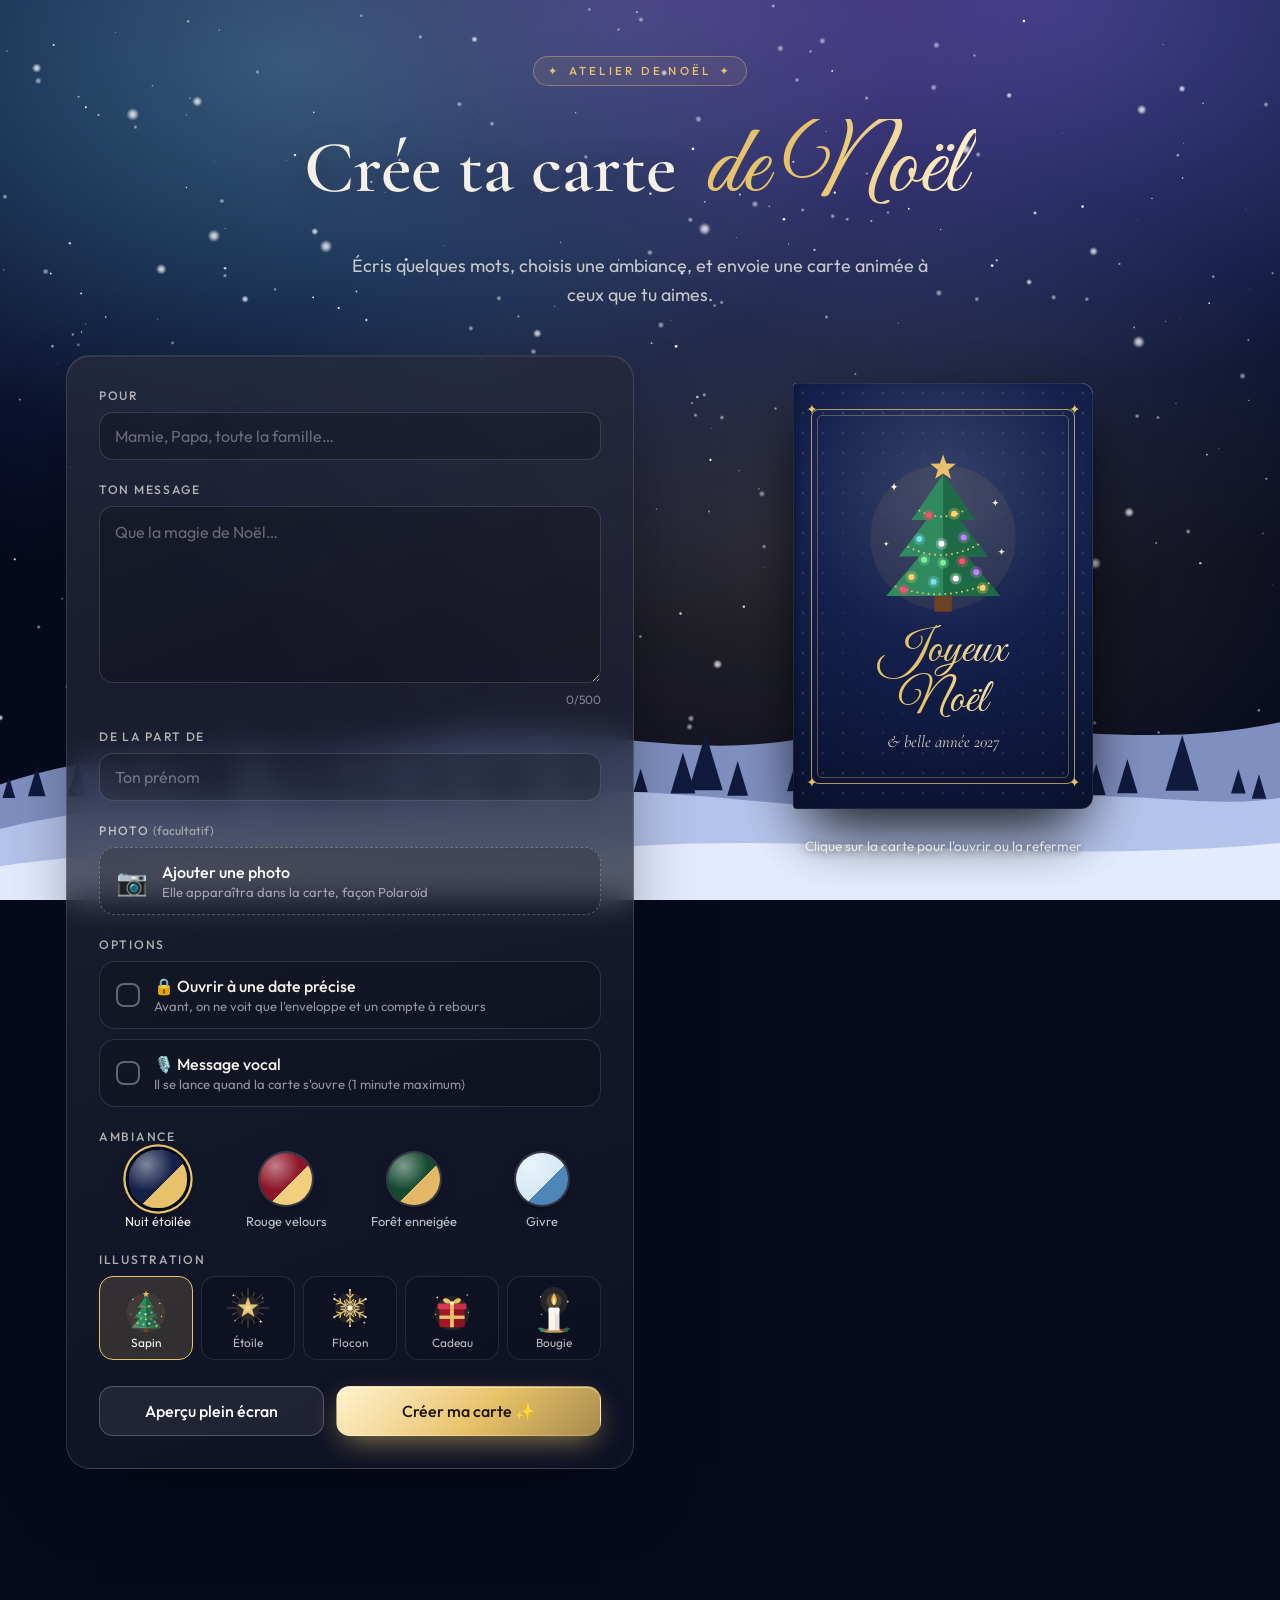
==== index.html @ 1d50b770 "Réponses, aperçu des liens, date d'ouverture et message vocal - Le destinataire peut répondre (réact" ====
<!doctype html>
<html lang="fr">
<head>
  <meta charset="utf-8">
  <meta name="viewport" content="width=device-width, initial-scale=1, viewport-fit=cover">
  <title>Carte de Noël</title>
  <meta name="description" content="Crée et envoie une carte de vœux de Noël animée et personnalisée à tes proches.">
  <meta property="og:type" content="website">
  <meta property="og:site_name" content="Atelier de Noël">
  <meta property="og:locale" content="fr_FR">
  <meta property="og:title" content="Une carte de Noël t'attend 🎄">
  <meta property="og:description" content="Quelqu'un a pensé à toi. Ouvre l'enveloppe pour découvrir ton message…">
  <meta property="og:url" content="https://nolanelg.github.io/noel/">
  <meta property="og:image" content="https://nolanelg.github.io/noel/og-image.jpg">
  <meta property="og:image:secure_url" content="https://nolanelg.github.io/noel/og-image.jpg">
  <meta property="og:image:type" content="image/jpeg">
  <meta property="og:image:width" content="1200">
  <meta property="og:image:height" content="630">
  <meta property="og:image:alt" content="Une enveloppe scellée sous la neige et la pleine lune">
  <meta name="twitter:card" content="summary_large_image">
  <meta name="twitter:title" content="Une carte de Noël t'attend 🎄">
  <meta name="twitter:description" content="Quelqu'un a pensé à toi. Ouvre l'enveloppe pour découvrir ton message…">
  <meta name="twitter:image" content="https://nolanelg.github.io/noel/og-image.jpg">
  <meta name="theme-color" content="#060a1d">
  <link rel="icon" href="data:image/svg+xml,<svg xmlns='http://www.w3.org/2000/svg' viewBox='0 0 100 100'><text y='.9em' font-size='90'>🎄</text></svg>">
  <link rel="preconnect" href="https://fonts.googleapis.com">
  <link rel="preconnect" href="https://fonts.gstatic.com" crossorigin>
  <link href="https://fonts.googleapis.com/css2?family=Cormorant+Garamond:ital,wght@0,500;0,600;1,500;1,600&family=Great+Vibes&family=Outfit:wght@300;400;500;600&display=swap" rel="stylesheet">
  <link rel="stylesheet" href="style.css">
</head>
<body data-theme="nuit">

  <!-- Décor de fond -->
  <div class="sky" aria-hidden="true">
    <div class="aurora a1"></div>
    <div class="aurora a2"></div>
    <div class="aurora a3"></div>
    <div class="moon" id="moon"></div>
    <svg class="mountains" id="mountains" viewBox="0 0 1440 400" preserveAspectRatio="xMidYMax slice"></svg>
    <svg class="sleigh" id="sleigh" viewBox="0 0 240 80">
      <g class="sleigh-body">
        <path d="M150 52 L104 54 M196 44 L150 52" stroke="currentColor" stroke-width="1.6" fill="none" opacity=".8"/>
        <path d="M8 56 Q10 70 30 70 L84 70 Q96 70 98 58" stroke="currentColor" stroke-width="3" fill="none" stroke-linecap="round"/>
        <path d="M18 44 Q20 60 38 62 L84 62 Q94 62 96 50 L90 50 L86 34 L52 34 Q46 46 26 44 Z" fill="currentColor"/>
        <circle cx="66" cy="22" r="7" fill="currentColor"/>
        <path d="M56 34 Q58 24 66 26 Q76 24 78 34 Z" fill="currentColor"/>
        <path d="M60 18 L66 6 L74 18 Z" fill="currentColor"/>
        <path d="M30 40 Q34 22 50 30 Q48 40 40 42 Z" fill="currentColor"/>
        <g class="deer">
          <ellipse cx="140" cy="50" rx="17" ry="7" fill="currentColor"/>
          <path d="M152 46 L160 32 L166 34 L158 48 Z" fill="currentColor"/>
          <ellipse cx="166" cy="31" rx="7" ry="4" fill="currentColor"/>
          <path d="M162 28 L158 18 M160 22 L154 20 M164 27 L166 16 M165 20 L170 15" stroke="currentColor" stroke-width="1.6" fill="none" stroke-linecap="round"/>
          <path class="leg-a" d="M128 54 L118 62 M132 55 L124 66 M150 54 L160 62 M146 55 L154 66" stroke="currentColor" stroke-width="2.4" fill="none" stroke-linecap="round"/>
        </g>
        <g class="deer deer2">
          <ellipse cx="190" cy="42" rx="17" ry="7" fill="currentColor"/>
          <path d="M202 38 L210 24 L216 26 L208 40 Z" fill="currentColor"/>
          <ellipse cx="216" cy="23" rx="7" ry="4" fill="currentColor"/>
          <circle cx="222" cy="23" r="2.6" fill="#ff3b3b" class="rudolph"/>
          <path d="M212 20 L208 10 M210 14 L204 12 M214 19 L216 8 M215 12 L220 7" stroke="currentColor" stroke-width="1.6" fill="none" stroke-linecap="round"/>
          <path class="leg-a" d="M178 46 L168 54 M182 47 L174 58 M200 46 L210 54 M196 47 L204 58" stroke="currentColor" stroke-width="2.4" fill="none" stroke-linecap="round"/>
        </g>
      </g>
    </svg>
  </div>
  <canvas id="snow" aria-hidden="true"></canvas>
  <svg class="hills" viewBox="0 0 1440 300" preserveAspectRatio="xMidYMax slice" aria-hidden="true">
    <path class="h3" d="M0 170 C 180 110 320 150 480 120 C 640 90 760 150 920 115 C 1080 80 1260 140 1440 100 L1440 300 L0 300Z"/>
    <g id="hill-trees" class="hill-trees"></g>
    <path class="h2" d="M0 220 C 200 170 380 210 560 185 C 760 158 900 215 1100 190 C 1260 170 1360 200 1440 185 L1440 300 L0 300Z"/>
    <path class="h1" d="M0 262 C 240 228 420 258 700 240 C 960 224 1160 262 1440 236 L1440 300 L0 300Z"/>
  </svg>
  <canvas id="fx" aria-hidden="true"></canvas>

  <!-- ============ CRÉATION ============ -->
  <main id="creator" class="creator" hidden>
    <header class="hero">
      <div class="brand"><span class="brand-star">✦</span> Atelier de Noël <span class="brand-star">✦</span></div>
      <h1><span class="h-serif">Crée ta carte</span> <span class="h-script">de Noël</span></h1>
      <p class="lead">Écris quelques mots, choisis une ambiance, et envoie une carte animée à ceux que tu aimes.</p>
    </header>

    <div class="workspace">
      <form id="form" class="panel" autocomplete="off" novalidate>
        <div class="field">
          <label for="f-to">Pour</label>
          <input type="text" id="f-to" maxlength="40" placeholder="Mamie, Papa, toute la famille…">
        </div>

        <div class="field">
          <label for="f-msg">Ton message</label>
          <textarea id="f-msg" maxlength="500" rows="6" placeholder="Que la magie de Noël…"></textarea>
          <div class="counter"><span id="count">0</span>/500</div>
        </div>

        <div class="field">
          <label for="f-from">De la part de</label>
          <input type="text" id="f-from" maxlength="40" placeholder="Ton prénom">
        </div>

        <div class="field" id="photo-field" hidden>
          <span class="field-label">Photo <em>(facultatif)</em></span>
          <label class="photo-drop" id="photo-drop">
            <input type="file" id="f-photo" accept="image/*">
            <span class="photo-empty" id="photo-empty">
              <span class="photo-ico" aria-hidden="true">📷</span>
              <span><b>Ajouter une photo</b><small>Elle apparaîtra dans la carte, façon Polaroïd</small></span>
            </span>
            <span class="photo-filled" id="photo-filled" hidden>
              <img id="photo-thumb" alt="Photo choisie">
              <span>Changer la photo</span>
            </span>
          </label>
          <button type="button" class="link-btn" id="photo-remove" hidden>Retirer la photo</button>
        </div>

        <fieldset class="field" id="options-field" hidden>
          <legend>Options</legend>
          <div class="opt-card">
            <label class="opt-head">
              <input type="checkbox" id="opt-lock">
              <span class="opt-box" aria-hidden="true"></span>
              <span class="opt-text"><b>🔒 Ouvrir à une date précise</b><small>Avant, on ne voit que l'enveloppe et un compte à rebours</small></span>
            </label>
            <div class="opt-body" id="lock-body" hidden>
              <div class="chips">
                <button type="button" class="chip" data-preset="eve">24 déc. · 19 h</button>
                <button type="button" class="chip" data-preset="midnight">25 déc. · minuit</button>
              </div>
              <label class="sr-only" for="f-unlock">Date et heure d'ouverture</label>
              <input type="datetime-local" id="f-unlock">
              <p class="opt-hint" id="unlock-hint"></p>
            </div>
          </div>
          <div class="opt-card">
            <label class="opt-head">
              <input type="checkbox" id="opt-voice">
              <span class="opt-box" aria-hidden="true"></span>
              <span class="opt-text"><b>🎙️ Message vocal</b><small>Il se lance quand la carte s'ouvre (1 minute maximum)</small></span>
            </label>
            <div class="opt-body" id="voice-body" hidden>
              <div class="rec">
                <button type="button" class="rec-btn" id="rec-btn"><span class="rec-dot" aria-hidden="true"></span><span id="rec-label">Enregistrer</span></button>
                <span class="rec-time" id="rec-time">0:00 / 1:00</span>
              </div>
              <div class="rec-done" id="rec-done" hidden>
                <audio id="rec-audio" controls preload="metadata"></audio>
                <button type="button" class="link-btn" id="rec-delete">Supprimer et recommencer</button>
              </div>
              <p class="opt-hint rec-err" id="rec-err" hidden></p>
            </div>
          </div>
        </fieldset>

        <fieldset class="field">
          <legend>Ambiance</legend>
          <div class="swatches" id="themes"></div>
        </fieldset>

        <fieldset class="field">
          <legend>Illustration</legend>
          <div class="decors" id="decors"></div>
        </fieldset>

        <div class="actions">
          <button type="button" class="btn ghost" id="preview-full">Aperçu plein écran</button>
          <button type="submit" class="btn primary" id="create">Créer ma carte ✨</button>
        </div>
      </form>

      <div class="preview-col">
        <div class="preview-stage" id="preview-stage">
          <div class="card3d" id="preview-card"><div class="tilt"></div></div>
        </div>
        <p class="preview-hint">Clique sur la carte pour l'ouvrir ou la refermer</p>
      </div>
    </div>

    <section class="panel sent" id="sent" hidden>
      <h2>Tes cartes envoyées</h2>
      <p class="sent-hint">Retrouve ici le suivi de chaque carte : quand elle a été ouverte et les réponses reçues.</p>
      <ul class="sent-list" id="sent-list"></ul>
    </section>
  </main>

  <!-- ============ LECTURE ============ -->
  <section id="viewer" class="viewer" hidden>
    <button class="sound-btn" id="sound-btn" type="button" aria-label="Couper le son">🔊</button>

    <!-- Cinématique d'introduction -->
    <div class="cine" id="cine" hidden>
      <div class="cine-veil"></div>
      <div class="cine-bar top"></div>
      <div class="cine-bar bottom"></div>
      <div class="cine-gate" id="cine-gate">
        <div class="gate-star" aria-hidden="true">✦</div>
        <p class="gate-title" id="gate-title">Une surprise t'attend</p>
        <div class="countdown" id="countdown" hidden aria-live="off">
          <div><b id="cd-d">0</b><span>jours</span></div>
          <div><b id="cd-h">00</b><span>heures</span></div>
          <div><b id="cd-m">00</b><span>minutes</span></div>
          <div><b id="cd-s">00</b><span>secondes</span></div>
        </div>
        <p class="gate-sub" id="gate-sub" hidden></p>
        <button class="btn primary gate-btn" id="gate-btn" type="button">Ouvrir ✨</button>
        <p class="gate-note" id="gate-note">🔊 Monte le son pour la magie</p>
      </div>
      <p class="cine-text cine-t1" id="cine-t1">Un soir de décembre…</p>
      <div class="cine-text cine-t2" id="cine-t2"><span class="kicker" id="cine-kicker"></span><span class="big" id="cine-big"></span></div>
      <div class="cine-flash"></div>
      <button class="cine-skip" id="cine-skip" type="button">Passer ⏭</button>
    </div>

    <div class="stage" id="stage">
      <div class="card-glow" id="card-glow"></div>

      <div class="env-wrap waiting" id="env-wrap">
        <p class="env-title" id="env-title"></p>
        <div class="envelope" id="envelope" role="button" tabindex="0" aria-label="Ouvrir l'enveloppe">
          <div class="env-back"></div>
          <div class="env-letter"></div>
          <div class="env-pocket">
            <svg viewBox="0 0 155 100" preserveAspectRatio="none" aria-hidden="true">
              <polygon points="0,0 74,52 0,100" class="pk-side"/>
              <polygon points="155,0 81,52 155,100" class="pk-side"/>
              <polygon points="0,100 77.5,46 155,100" class="pk-bottom"/>
            </svg>
            <span class="env-to" id="env-to"></span>
          </div>
          <div class="env-flap">
            <svg viewBox="0 0 155 60" preserveAspectRatio="none" aria-hidden="true">
              <polygon points="0,0 155,0 77.5,60"/>
            </svg>
          </div>
          <div class="env-seal"><span>✦</span></div>
        </div>
        <p class="tap-hint">Touche l'enveloppe pour l'ouvrir</p>
      </div>

      <div class="card3d viewer-card" id="viewer-card"><div class="tilt"></div></div>
    </div>

    <div class="end-actions" id="end-actions">
      <button class="btn primary sm" id="reply-btn" type="button" hidden>💌 Répondre</button>
      <button class="btn ghost sm" id="replay" type="button">↺ Rejouer</button>
      <a class="btn ghost sm" id="make-own" href="./">Créer ma propre carte ✨</a>
    </div>
  </section>

  <!-- ============ SUIVI DE L'EXPÉDITEUR ============ -->
  <section id="followup" class="followup" hidden>
    <div class="follow-wrap">
      <a class="brand" href="./"><span class="brand-star">✦</span> Atelier de Noël <span class="brand-star">✦</span></a>
      <h1 class="follow-title" id="fu-title">Suivi de ta carte</h1>
      <p class="follow-sub" id="fu-sub"></p>
      <div class="fu-stats" id="fu-stats"></div>
      <div class="panel fu-panel">
        <h2>Réponses</h2>
        <ul class="fu-replies" id="fu-replies"></ul>
      </div>
      <div class="fu-actions">
        <button class="btn ghost" type="button" id="fu-refresh">↻ Actualiser</button>
        <a class="btn ghost" id="fu-open" target="_blank" rel="noopener">Revoir la carte</a>
        <a class="btn primary" href="./" id="fu-new">Créer une autre carte ✨</a>
      </div>
    </div>
  </section>

  <!-- ============ RÉPONSE DU DESTINATAIRE ============ -->
  <div class="modal" id="reply-modal" hidden>
    <form class="modal-card reply-card" id="reply-form" role="dialog" aria-modal="true" aria-labelledby="reply-title" novalidate>
      <button class="modal-close" type="button" id="reply-close" aria-label="Fermer">×</button>
      <div id="reply-step">
        <div class="modal-icon">💌</div>
        <h2 id="reply-title">Répondre</h2>
        <p>Choisis une réaction et/ou écris un petit mot.</p>
        <div class="reactions" id="reactions" role="group" aria-label="Réaction"></div>
        <textarea id="reply-msg" maxlength="300" rows="3" placeholder="Merci, c'est trop mignon…"></textarea>
        <input type="text" id="reply-author" maxlength="40" placeholder="Ton prénom" aria-label="Ton prénom">
        <button class="btn primary" type="submit" id="reply-send">Envoyer ma réponse</button>
      </div>
      <div id="reply-done" hidden>
        <div class="modal-icon">✨</div>
        <h2 id="reply-done-title">Réponse envoyée !</h2>
        <p>Ton petit mot est bien arrivé.</p>
        <button class="btn ghost" type="button" id="reply-ok">Fermer</button>
      </div>
    </form>
  </div>

  <!-- ============ PARTAGE ============ -->
  <div class="modal" id="modal" hidden>
    <div class="modal-card" role="dialog" aria-modal="true" aria-labelledby="modal-title">
      <button class="modal-close" id="modal-close" type="button" aria-label="Fermer">×</button>
      <div class="modal-icon">🎁</div>
      <h2 id="modal-title">Ta carte est prête !</h2>
      <p>Envoie ce lien à tes proches : la carte s'ouvrira chez eux avec toutes ses animations.</p>
      <div class="link-row">
        <input type="text" id="share-link" readonly aria-label="Lien de la carte">
        <button class="btn primary sm" id="copy-btn" type="button">Copier</button>
      </div>
      <p class="lock-note" id="lock-note" hidden></p>
      <div class="share-row">
        <button class="btn ghost sm" id="native-share" type="button" hidden>Partager…</button>
        <a class="btn ghost sm" id="wa-share" target="_blank" rel="noopener">WhatsApp</a>
        <a class="btn ghost sm" id="mail-share">E-mail</a>
        <a class="btn ghost sm" id="open-card" target="_blank" rel="noopener">Voir la carte</a>
      </div>
      <div class="follow-box" id="follow-box" hidden>
        <p><b>Ton lien de suivi</b>, rien que pour toi : tu y verras quand la carte est ouverte et les réponses reçues. Il est aussi enregistré en bas de l'atelier.</p>
        <a class="btn ghost sm" id="follow-link" target="_blank" rel="noopener">Ouvrir mon suivi</a>
      </div>
    </div>
  </div>

  <div class="toast" id="toast" role="status" aria-live="polite"></div>

  <script src="config.js"></script>
  <script src="app.js"></script>
</body>
</html>
---- style.css ----
/* ============================================================
   Carte de Noël — styles
   ============================================================ */

@property --bg1 { syntax: '<color>'; inherits: true; initial-value: #060a1d; }
@property --bg2 { syntax: '<color>'; inherits: true; initial-value: #14204a; }
@property --bg3 { syntax: '<color>'; inherits: true; initial-value: #3b2c6e; }
@property --aur1 { syntax: '<color>'; inherits: true; initial-value: transparent; }
@property --aur2 { syntax: '<color>'; inherits: true; initial-value: transparent; }
@property --aur3 { syntax: '<color>'; inherits: true; initial-value: transparent; }

:root {
  --ui: 'Outfit', system-ui, -apple-system, 'Segoe UI', sans-serif;
  --serif: 'Cormorant Garamond', Georgia, 'Times New Roman', serif;
  --script: 'Great Vibes', 'Brush Script MT', cursive;
  --ease-out: cubic-bezier(.2, .8, .2, 1);
  --ease-spring: cubic-bezier(.3, 1.5, .5, 1);
}

/* ---------- Thèmes ---------- */
[data-theme="nuit"] {
  --bg1: #060a1d; --bg2: #14204a; --bg3: #3b2c6e;
  --aur1: rgba(80, 200, 170, .30); --aur2: rgba(120, 90, 220, .34); --aur3: rgba(232, 194, 106, .16);
  --cover: #14214d; --cover2: #0a1230; --cover-ink: #f6ecd2;
  --accent: #e8c26a; --accent2: #fff3cf; --btn-ink: #1b1406;
  --paper: #fbf6ea; --ink: #2a2440;
  --tree: #2f8a5f; --tree2: #1f6a46;
  --env: #efe4cc; --env2: #d8c8a6;
  --seal: #a3172b; --seal2: #d9374d;
  --hill1: #e3ebff; --hill2: #b4c3ea; --hill3: #7f8fc0; --tree-sil: #0f1a3d;
}
[data-theme="rouge"] {
  --bg1: #170205; --bg2: #4a0913; --bg3: #8a1a26;
  --aur1: rgba(240, 180, 90, .22); --aur2: rgba(255, 90, 110, .22); --aur3: rgba(255, 220, 160, .14);
  --cover: #8e1527; --cover2: #560a16; --cover-ink: #fff1d6;
  --accent: #f2cf7c; --accent2: #fff6dc; --btn-ink: #2a0a06;
  --paper: #fff8ee; --ink: #4a1018;
  --tree: #1f7a4a; --tree2: #135c36;
  --env: #f4e8d2; --env2: #dfcbaa;
  --seal: #1d5a36; --seal2: #2f8052;
  --hill1: #fff0f0; --hill2: #e7c3c7; --hill3: #b98189; --tree-sil: #3a0710;
}
[data-theme="foret"] {
  --bg1: #020c08; --bg2: #0b2e1f; --bg3: #1f5a3d;
  --aur1: rgba(120, 230, 170, .28); --aur2: rgba(60, 170, 200, .22); --aur3: rgba(230, 190, 110, .14);
  --cover: #154a31; --cover2: #0a2a1b; --cover-ink: #f8efd6;
  --accent: #e3b866; --accent2: #fff1cf; --btn-ink: #1b1406;
  --paper: #f8f4e6; --ink: #1e3326;
  --tree: #3a9a68; --tree2: #26774d;
  --env: #efe5cd; --env2: #d8c9a6;
  --seal: #9d1c25; --seal2: #cf3440;
  --hill1: #eef6ef; --hill2: #c2d8c9; --hill3: #8fb09c; --tree-sil: #06200f;
}
[data-theme="givre"] {
  --bg1: #0a1d36; --bg2: #24527e; --bg3: #4f86b8;
  --aur1: rgba(255, 255, 255, .22); --aur2: rgba(140, 210, 255, .32); --aur3: rgba(200, 180, 255, .2);
  --cover: #eef6fc; --cover2: #cfe2f2; --cover-ink: #1f4466;
  --accent: #4f86b8; --accent2: #a9d2f2; --btn-ink: #06192c;
  --paper: #ffffff; --ink: #23415e;
  --tree: #4b8fb8; --tree2: #2f6f98;
  --env: #ffffff; --env2: #dbe8f4;
  --seal: #2f6ea3; --seal2: #5b97cf;
  --hill1: #ffffff; --hill2: #dcebf8; --hill3: #b0cbe4; --tree-sil: #1d4a70;
}
/* le bouton principal reste lisible sur un fond clair */
[data-theme="givre"] .btn.primary { --accent2: #d4ebff; }

/* ---------- Base ---------- */
*, *::before, *::after { box-sizing: border-box; }
html, body { margin: 0; }
html { -webkit-text-size-adjust: 100%; }
body {
  font-family: var(--ui);
  color: #f5f1e8;
  background: var(--bg1);
  min-height: 100vh;
  min-height: 100svh;
  overflow-x: hidden;
  -webkit-font-smoothing: antialiased;
}
[hidden] { display: none !important; }
button { font: inherit; }

/* ---------- Ciel ---------- */
.sky {
  position: fixed; inset: 0; z-index: 0; overflow: hidden;
  background: radial-gradient(130% 90% at 50% 0%, var(--bg3) 0%, var(--bg2) 38%, var(--bg1) 78%);
  transition: --bg1 1.2s ease, --bg2 1.2s ease, --bg3 1.2s ease, --aur1 1.2s, --aur2 1.2s, --aur3 1.2s;
}
.aurora {
  position: absolute; width: 95vmax; height: 60vmax; border-radius: 50%;
  mix-blend-mode: screen;
  animation: drift 22s ease-in-out infinite alternate;
}
.a1 { background: radial-gradient(closest-side, var(--aur1), transparent); top: -25vmax; left: -25vmax; }
.a2 { background: radial-gradient(closest-side, var(--aur2), transparent); top: -30vmax; right: -30vmax; animation-duration: 28s; animation-delay: -8s; }
.a3 { background: radial-gradient(closest-side, var(--aur3), transparent); top: 12vmax; left: 15vmax; animation-duration: 34s; }
@keyframes drift {
  0%   { transform: translate3d(0, 0, 0) rotate(0) scale(1); }
  50%  { transform: translate3d(6vmax, 3vmax, 0) rotate(8deg) scale(1.08); }
  100% { transform: translate3d(-4vmax, 5vmax, 0) rotate(-6deg) scale(.95); }
}

#snow { position: fixed; inset: 0; z-index: 1; pointer-events: none; }
#fx { position: fixed; inset: 0; z-index: 60; pointer-events: none; }

.hills {
  position: fixed; left: 0; bottom: 0; width: 100%;
  height: 24vh; min-height: 130px; z-index: 2; pointer-events: none;
}
.hills path, .hills g { transition: fill 1.2s ease; }
.hills .h1 { fill: var(--hill1); }
.hills .h2 { fill: var(--hill2); }
.hills .h3 { fill: var(--hill3); }
.hill-trees { fill: var(--tree-sil); }

.creator, .viewer { position: relative; z-index: 3; }

/* ---------- Animations utilitaires ---------- */
@keyframes shimmer { to { background-position: -220% 0; } }
@keyframes rise { from { opacity: 0; transform: translateY(24px); filter: blur(6px); } }
@keyframes spin { to { transform: rotate(360deg); } }
@keyframes blink { 50% { opacity: 0; } }
@keyframes bob { 50% { transform: translateY(-10px); } }
@keyframes fadeIn { from { opacity: 0; } }
@keyframes pop { from { opacity: 0; transform: scale(.85) translateY(20px); } }
@keyframes bounce { 0%, 100% { transform: translateY(0) rotate(0); } 30% { transform: translateY(-10px) rotate(-8deg); } 60% { transform: translateY(0) rotate(5deg); } }
@keyframes shake { 20%, 60% { transform: translateX(-6px); } 40%, 80% { transform: translateX(6px); } }

/* ============================================================
   CRÉATION
   ============================================================ */
.creator { max-width: 1180px; margin: 0 auto; padding: clamp(24px, 5vw, 56px) 16px 160px; }

.hero { text-align: center; margin-bottom: clamp(26px, 4vw, 46px); }
.brand {
  display: inline-flex; gap: .7em; align-items: center;
  letter-spacing: .28em; text-transform: uppercase; font-size: .72rem; font-weight: 500;
  color: var(--accent); padding: .55em 1.2em; border-radius: 99px;
  border: 1px solid color-mix(in srgb, var(--accent) 40%, transparent);
  background: color-mix(in srgb, var(--accent) 8%, transparent);
  animation: rise .8s var(--ease-out) both;
}
.brand-star { display: inline-block; animation: spin 6s linear infinite; }
h1 {
  font-family: var(--serif); font-weight: 600;
  font-size: clamp(2.5rem, 7vw, 4.6rem); line-height: 1; margin: .45em 0 .3em;
  text-shadow: 0 4px 30px rgba(0, 0, 0, .3);
}
h1 span { display: inline-block; animation: rise 1s var(--ease-out) both; }
.h-script {
  font-family: var(--script); font-weight: 400; font-size: 1.35em; padding: 0 .12em .12em;
  background: linear-gradient(100deg, var(--accent) 20%, var(--accent2) 45%, var(--accent) 60%);
  background-size: 220% 100%;
  -webkit-background-clip: text; background-clip: text; color: transparent;
  animation: rise 1s .15s var(--ease-out) both, shimmer 5s 1s linear infinite !important;
  text-shadow: none;
}
.lead {
  max-width: 34em; margin: 0 auto; color: rgba(245, 241, 232, .78);
  font-size: clamp(1rem, 1.6vw, 1.12rem); line-height: 1.6;
  animation: rise 1s .3s var(--ease-out) both;
}

.workspace { display: grid; gap: clamp(20px, 3vw, 44px); align-items: start; }
@media (min-width: 940px) {
  .workspace { grid-template-columns: minmax(0, 1.05fr) minmax(0, 1fr); }
  .preview-col { position: sticky; top: 24px; }
}
@media (max-width: 939px) { .preview-col { order: -1; } }

.panel {
  background:
    linear-gradient(160deg, rgba(255, 255, 255, .10), rgba(255, 255, 255, .03)),
    color-mix(in srgb, var(--bg1) 70%, transparent);
  border: 1px solid rgba(255, 255, 255, .13);
  border-radius: 24px;
  -webkit-backdrop-filter: blur(16px) saturate(1.2);
  backdrop-filter: blur(16px) saturate(1.2);
  box-shadow: 0 30px 80px -30px rgba(0, 0, 0, .6), inset 0 1px 0 rgba(255, 255, 255, .08);
}
form.panel {
  padding: clamp(20px, 3vw, 32px); display: grid; gap: 22px;
  animation: rise 1s .4s var(--ease-out) both;
}

.field { display: grid; gap: 9px; border: 0; margin: 0; padding: 0; min-width: 0; }
.field > label, legend {
  font-size: .76rem; letter-spacing: .14em; text-transform: uppercase;
  color: rgba(245, 241, 232, .7); font-weight: 500; padding: 0; margin-bottom: 0;
}
legend { margin-bottom: 9px; }

input[type=text], textarea {
  width: 100%; font: inherit; font-size: 1rem; color: #fff;
  background: rgba(0, 0, 0, .2); border: 1px solid rgba(255, 255, 255, .14);
  border-radius: 14px; padding: 13px 15px;
  transition: border-color .2s, box-shadow .2s, background .2s;
}
textarea { min-height: 150px; line-height: 1.55; resize: vertical; }
input::placeholder, textarea::placeholder { color: rgba(255, 255, 255, .35); }
input[type=text]:focus, textarea:focus {
  outline: none; border-color: var(--accent); background: rgba(0, 0, 0, .28);
  box-shadow: 0 0 0 4px color-mix(in srgb, var(--accent) 22%, transparent);
}
.shake { animation: shake .4s ease; }

.counter { justify-self: end; font-size: .75rem; color: rgba(255, 255, 255, .45); }

/* Pastilles de thème */
.swatches { display: grid; grid-template-columns: repeat(4, 1fr); gap: 10px; }
.swatch {
  position: relative; display: grid; justify-items: center; gap: 9px; cursor: pointer;
  font-size: .8rem; color: rgba(255, 255, 255, .75); text-align: center; line-height: 1.2;
}
.swatch input, .decor-opt input { position: absolute; opacity: 0; pointer-events: none; }
.sw {
  width: 52px; height: 52px; border-radius: 50%; position: relative; overflow: hidden;
  background: linear-gradient(135deg, var(--a) 0 58%, var(--b) 58% 100%);
  box-shadow: 0 0 0 2px rgba(255, 255, 255, .16), 0 8px 20px -6px rgba(0, 0, 0, .6);
  transition: transform .3s var(--ease-spring), box-shadow .25s;
}
.sw::after {
  content: ""; position: absolute; inset: 0;
  background: radial-gradient(circle at 30% 25%, rgba(255, 255, 255, .45), transparent 45%);
}
.swatch:hover .sw { transform: scale(1.06); }
.swatch input:checked + .sw {
  transform: scale(1.12);
  box-shadow: 0 0 0 3px var(--bg1), 0 0 0 5px var(--accent), 0 10px 24px -6px rgba(0, 0, 0, .6);
}
.swatch input:checked ~ .sw-label { color: #fff; }
.swatch input:focus-visible + .sw { outline: 2px solid #fff; outline-offset: 5px; }

/* Choix d'illustration */
.decors { display: grid; grid-template-columns: repeat(5, 1fr); gap: 8px; }
.decor-opt {
  position: relative; display: grid; justify-items: center; gap: 6px; padding: 10px 2px 9px;
  border-radius: 14px; border: 1px solid rgba(255, 255, 255, .1); background: rgba(0, 0, 0, .16);
  cursor: pointer; font-size: .74rem; color: rgba(255, 255, 255, .72);
  transition: border-color .2s, background .2s, transform .25s var(--ease-spring);
}
.decor-opt:hover { transform: translateY(-2px); }
.decor-ico { width: 42px; height: 42px; display: grid; place-items: center; }
.decor-ico svg { width: 100%; height: 100%; overflow: visible; }
.decor-opt:has(input:checked) {
  border-color: var(--accent); color: #fff;
  background: color-mix(in srgb, var(--accent) 15%, transparent);
}
.decor-opt:has(input:focus-visible) { outline: 2px solid #fff; outline-offset: 2px; }
[data-theme="givre"] .decor-ico { --tree: #7fc0e6; --tree2: #5aa5d2; --accent: #cfe8ff; --accent2: #fff; }


/* Boutons */
.actions { display: flex; gap: 12px; flex-wrap: wrap; margin-top: 4px; }
.btn {
  position: relative; overflow: hidden; isolation: isolate;
  display: inline-flex; align-items: center; justify-content: center; gap: 8px;
  font-weight: 500; font-size: 1rem; padding: 14px 22px; border-radius: 14px;
  cursor: pointer; text-decoration: none; color: #fff; border: 1px solid transparent;
  transition: transform .25s var(--ease-spring), box-shadow .25s, background .2s;
  -webkit-tap-highlight-color: transparent; white-space: nowrap;
}
.btn:active { transform: scale(.96); }
.btn:focus-visible { outline: 2px solid #fff; outline-offset: 3px; }
.btn.primary {
  flex: 1 1 200px; color: var(--btn-ink);
  background: linear-gradient(135deg, var(--accent2), var(--accent) 55%, color-mix(in srgb, var(--accent) 72%, #000));
  box-shadow: 0 10px 30px -8px color-mix(in srgb, var(--accent) 65%, transparent), inset 0 1px 0 rgba(255, 255, 255, .5);
}
.btn.primary::after {
  content: ""; position: absolute; inset: 0; z-index: -1;
  background: linear-gradient(110deg, transparent 30%, rgba(255, 255, 255, .55) 50%, transparent 70%);
  transform: translateX(-120%); animation: sheen 3.6s ease-in-out infinite;
}
@keyframes sheen { 0%, 60% { transform: translateX(-120%); } 100% { transform: translateX(120%); } }
.btn.primary:hover { transform: translateY(-2px); box-shadow: 0 16px 40px -8px color-mix(in srgb, var(--accent) 75%, transparent), inset 0 1px 0 rgba(255, 255, 255, .5); }
.btn.ghost { flex: 1 1 160px; background: rgba(255, 255, 255, .07); border-color: rgba(255, 255, 255, .22); }
.btn.ghost:hover { background: rgba(255, 255, 255, .14); transform: translateY(-2px); }
.btn.sm { padding: 10px 16px; font-size: .92rem; flex: 0 0 auto; }

/* Aperçu */
.preview-col { display: grid; justify-items: center; gap: 10px; animation: rise 1s .5s var(--ease-out) both; }
.preview-stage { width: 100%; display: grid; place-items: center; padding: 28px 0 18px; perspective: 1600px; }
.preview-stage .card3d { animation: bob 6s ease-in-out infinite; }
.preview-hint { font-size: .85rem; color: rgba(255, 255, 255, .75); margin: 0; position: relative; z-index: 3; text-shadow: 0 1px 8px rgba(0, 0, 0, .7); }
#preview-card { --w: min(300px, 64vw); }

.foot { text-align: center; margin-top: 56px; color: rgba(255, 255, 255, .6); font-size: .85rem; position: relative; z-index: 3; text-shadow: 0 1px 8px rgba(0, 0, 0, .6); }

/* ============================================================
   LA CARTE (commune aperçu / lecture)
   ============================================================ */
.card3d {
  --w: min(320px, 70vw);
  width: var(--w); height: calc(var(--w) * 1.42);
  position: relative; transform-style: preserve-3d;
}
.tilt { width: 100%; height: 100%; transform-style: preserve-3d; transition: transform .6s var(--ease-out); }

.book {
  position: relative; width: 100%; height: 100%;
  transform-style: preserve-3d; cursor: pointer;
  transition: transform 1.3s cubic-bezier(.65, 0, .25, 1);
}
.page, .cover { position: absolute; inset: 0; border-radius: 4px 12px 12px 4px; }

/* Intérieur */
.inside {
  background:
    radial-gradient(120% 70% at 50% 0%, rgba(255, 255, 255, .9), transparent 70%),
    radial-gradient(90% 60% at 100% 100%, color-mix(in srgb, var(--accent) 12%, transparent), transparent 70%),
    var(--paper);
  color: var(--ink); overflow: hidden;
  box-shadow: 0 30px 60px -18px rgba(0, 0, 0, .6), inset 0 0 0 1px rgba(0, 0, 0, .05);
}
.inside-frame {
  position: absolute; inset: 6%;
  border: 1px solid color-mix(in srgb, var(--accent) 60%, transparent); border-radius: 6px;
  padding: 10% 8% 7%; display: flex; flex-direction: column;
}
.inside-frame::before {
  content: ""; position: absolute; inset: 4px; pointer-events: none;
  border: 1px solid color-mix(in srgb, var(--accent) 28%, transparent); border-radius: 4px;
}
.holly { position: absolute; width: 32%; top: -7%; right: -6%; transform: rotate(10deg); }
.greet { font-family: var(--script); font-size: calc(var(--w) * .1); line-height: 1.1; margin: 0 0 .3em; color: var(--ink); }
.msg-wrap { flex: 1; min-height: 0; overflow: hidden; }
.msg {
  font-family: var(--serif); font-style: italic; font-weight: 500;
  font-size: calc(var(--w) * .058); line-height: 1.5; margin: 0;
  white-space: pre-wrap; overflow-wrap: anywhere; color: var(--ink);
}
.msg.placeholder { opacity: .4; }
.caret { display: inline-block; width: 1.5px; height: 1.05em; background: currentColor; vertical-align: -.18em; margin-left: 1px; animation: blink .8s steps(1) infinite; }
.sign { font-family: var(--script); font-size: calc(var(--w) * .095); line-height: 1; text-align: right; margin: .25em 0 0; color: var(--ink); position: relative; }
.sign-name { display: inline-block; padding-right: .2em; }
.flourish { display: block; width: 46%; margin: -.05em 0 0 auto; overflow: visible; }
.flourish path { fill: none; stroke: var(--accent); stroke-width: 2; stroke-linecap: round; stroke-dasharray: 160; stroke-dashoffset: 0; }
.viewer .sign { opacity: 0; transform: translateY(10px); transition: opacity .9s, transform .9s var(--ease-out); }
.viewer .sign .flourish path { stroke-dashoffset: 160; transition: stroke-dashoffset 1.4s .5s ease; }
.viewer .sign.show { opacity: 1; transform: none; }
.viewer .sign.show .flourish path { stroke-dashoffset: 0; }

/* Couverture */
.cover {
  z-index: 2; transform-origin: left center; transform-style: preserve-3d;
  transition: transform 1.4s cubic-bezier(.6, 0, .2, 1), opacity .4s;
}
.cover-face {
  position: absolute; inset: 0; border-radius: inherit; overflow: hidden;
  -webkit-backface-visibility: hidden; backface-visibility: hidden;
}
.cover-front {
  color: var(--cover-ink);
  background:
    radial-gradient(110% 80% at 50% 25%, color-mix(in srgb, var(--cover) 85%, #fff) 0%, var(--cover) 45%, var(--cover2) 100%);
  box-shadow: 0 30px 60px -18px rgba(0, 0, 0, .65), inset 0 0 0 1px rgba(255, 255, 255, .08), inset 7px 0 14px -8px rgba(0, 0, 0, .45);
}
.cover-front::before {
  content: ""; position: absolute; inset: 0;
  background-image: radial-gradient(circle, color-mix(in srgb, var(--accent) 45%, transparent) 1px, transparent 1.8px);
  background-size: 20px 20px; opacity: .35;
  -webkit-mask-image: radial-gradient(closest-side, transparent 40%, #000);
  mask-image: radial-gradient(closest-side, transparent 40%, #000);
}
.cover-frame {
  position: absolute; inset: 6%; border-radius: 8px;
  border: 1.5px solid color-mix(in srgb, var(--accent) 75%, transparent);
  display: flex; flex-direction: column; align-items: center; justify-content: center;
  padding: 8% 6%; text-align: center;
}
.cover-frame::before {
  content: ""; position: absolute; inset: 5px; border-radius: 5px; pointer-events: none;
  border: 1px solid color-mix(in srgb, var(--accent) 35%, transparent);
}
.corner { position: absolute; font-style: normal; color: var(--accent); font-size: calc(var(--w) * .045); line-height: 1; }
.corner.tl { top: -.55em; left: -.45em; } .corner.tr { top: -.55em; right: -.45em; }
.corner.bl { bottom: -.5em; left: -.45em; } .corner.br { bottom: -.5em; right: -.45em; }
.decor-slot { width: 70%; }
.decor-slot svg { display: block; width: 100%; height: auto; overflow: visible; }
.title-script {
  font-family: var(--script); font-weight: 400; font-size: calc(var(--w) * .16); line-height: 1.05;
  margin: .05em 0 0; padding: 0 .15em .08em;
  background: linear-gradient(100deg, var(--accent) 20%, var(--accent2) 42%, var(--accent) 60%);
  background-size: 220% 100%;
  -webkit-background-clip: text; background-clip: text; color: transparent;
  animation: shimmer 4.5s linear infinite;
}
.cover-sub { font-family: var(--serif); font-style: italic; font-size: calc(var(--w) * .056); margin: .1em 0 0; opacity: .88; }
.cover-shine {
  position: absolute; inset: 0; pointer-events: none;
  background: linear-gradient(115deg, transparent 35%, rgba(255, 255, 255, .22) 48%, transparent 60%);
  transform: translateX(-100%); animation: coverShine 6s ease-in-out infinite;
}
@keyframes coverShine { 0%, 65% { transform: translateX(-100%); } 100% { transform: translateX(100%); } }
.cover-back {
  transform: rotateY(180deg);
  background: radial-gradient(100% 70% at 50% 50%, var(--cover), var(--cover2));
  color: var(--cover-ink); display: grid; place-items: center; text-align: center;
  box-shadow: 0 30px 60px -18px rgba(0, 0, 0, .6), inset -7px 0 14px -8px rgba(0, 0, 0, .45);
}
.cover-back::before {
  content: ""; position: absolute; inset: 6%; border-radius: 8px;
  border: 1px solid color-mix(in srgb, var(--accent) 45%, transparent);
}
.back-inner { display: grid; gap: .4em; justify-items: center; padding: 0 12%; }
.back-star { width: calc(var(--w) * .2); }
.back-year { font-family: var(--serif); letter-spacing: .4em; text-transform: uppercase; font-size: calc(var(--w) * .042); opacity: .75; margin: 0; }
.back-note { font-family: var(--script); font-size: calc(var(--w) * .12); color: var(--accent); margin: 0; line-height: 1.1; }

/* États d'ouverture */
.book.open .cover { transform: rotateY(-178deg); }
.book.spread.open { transform: translateX(50%); }
.book.solo.open .cover {
  opacity: 0; pointer-events: none;
  transition: transform 1.4s cubic-bezier(.6, 0, .2, 1), opacity .5s .75s;
}

/* ---------- Illustrations SVG animées ---------- */
.decor .bulb { animation: twinkle 1.6s ease-in-out infinite alternate; }
@keyframes twinkle { from { opacity: .3; } to { opacity: 1; } }
.decor .garland { fill: none; stroke: var(--accent); stroke-width: 2.4; stroke-linecap: round; stroke-dasharray: .1 7; animation: march 1.6s linear infinite; }
@keyframes march { to { stroke-dashoffset: -14.2; } }
.decor .tree-star, .decor .big-star { transform-box: fill-box; transform-origin: center; animation: starPulse 2.6s ease-in-out infinite; }
@keyframes starPulse { 50% { transform: scale(1.14) rotate(8deg); } }
.decor .halo { transform-box: fill-box; transform-origin: center; animation: breathe 3.2s ease-in-out infinite; }
@keyframes breathe { 0%, 100% { transform: scale(1); opacity: .07; } 50% { transform: scale(1.15); opacity: .16; } }
.decor .sparkle { transform-box: fill-box; transform-origin: center; animation: twinkleS 2.2s ease-in-out infinite; }
@keyframes twinkleS { 0%, 100% { transform: scale(.2); opacity: .2; } 50% { transform: scale(1); opacity: 1; } }
.decor .rays { transform-box: view-box; transform-origin: center; animation: spin 40s linear infinite; }
.decor .flake-spin { transform-box: view-box; transform-origin: center; animation: spin 45s linear infinite; }
.decor .flake-inner { transform-box: view-box; transform-origin: center; animation: spin 25s linear infinite reverse; }
.decor .lid-group { transform-box: fill-box; transform-origin: 50% 100%; animation: hop 3.4s ease-in-out infinite; }
@keyframes hop {
  0%, 68%, 100% { transform: translateY(0) rotate(0); }
  76% { transform: translateY(-16px) rotate(-4deg); }
  84% { transform: translateY(0) rotate(0); }
  90% { transform: translateY(-5px) rotate(2deg); }
}
.decor .flame { transform-box: fill-box; transform-origin: 50% 100%; animation: flicker 1.3s ease-in-out infinite; }
@keyframes flicker {
  0%, 100% { transform: scale(1, 1) skewX(0); }
  20% { transform: scale(.95, 1.06) skewX(3deg); }
  45% { transform: scale(1.04, .94) skewX(-2deg); }
  70% { transform: scale(.97, 1.04) skewX(1.5deg); }
}

/* ============================================================
   LECTURE
   ============================================================ */
.viewer { min-height: 100vh; min-height: 100svh; overflow: hidden; }
.stage {
  display: grid; place-items: center; perspective: 1800px; position: relative;
  grid-template-columns: minmax(0, 1fr);
  width: 100%; min-height: 100vh; min-height: 100svh; padding: 16px;
}
.stage > * { grid-area: 1 / 1; }

.card-glow {
  position: absolute; left: 50%; top: 50%; translate: -50% -50%;
  width: 110vmin; height: 110vmin; pointer-events: none;
  background: radial-gradient(closest-side, color-mix(in srgb, var(--accent) 26%, transparent), transparent);
  opacity: 0; transform: scale(.6); transition: opacity 2s, transform 2.5s var(--ease-out);
}
.card-glow.show { opacity: 1; transform: none; }

.env-wrap { display: grid; justify-items: center; gap: 26px; }
.env-title {
  font-family: var(--script); font-size: clamp(2rem, 7vw, 3.2rem); line-height: 1.1; margin: 0; text-align: center;
  background: linear-gradient(100deg, var(--accent) 20%, var(--accent2) 45%, var(--accent) 60%);
  background-size: 220% 100%;
  -webkit-background-clip: text; background-clip: text; color: transparent;
  animation: rise 1.2s var(--ease-out) both, shimmer 5s 1.2s linear infinite;
  padding: 0 .2em .1em; max-width: 90vw;
}
.tap-hint {
  font-family: var(--serif); font-style: italic; font-size: 1.2rem; margin: 0;
  color: rgba(255, 255, 255, .85); text-shadow: 0 2px 12px rgba(0, 0, 0, .5);
  animation: rise 1.2s .8s var(--ease-out) both, hintPulse 2.2s 2s ease-in-out infinite;
}
@keyframes hintPulse { 50% { opacity: .45; } }
.env-wrap.opened .env-title, .env-wrap.opened .tap-hint {
  opacity: 0; transform: translateY(-12px); transition: opacity .5s, transform .5s; animation: none;
}

.envelope {
  --ew: min(420px, 86vw);
  width: var(--ew); aspect-ratio: 1.55 / 1; position: relative; cursor: pointer; outline: none;
  animation: envIn 1.2s .3s var(--ease-out) both, float 5s 1.5s ease-in-out infinite;
  filter: drop-shadow(0 30px 30px rgba(0, 0, 0, .45));
  -webkit-tap-highlight-color: transparent;
}
.envelope:focus-visible { outline: 2px dashed var(--accent); outline-offset: 12px; border-radius: 12px; }
@keyframes envIn { from { opacity: 0; transform: translateY(60px) scale(.85) rotate(-6deg); } }
@keyframes float { 0%, 100% { transform: translateY(0) rotate(-1.2deg); } 50% { transform: translateY(-14px) rotate(1.2deg); } }
.envelope:hover .env-seal { transform: scale(1.08); }

.env-back { position: absolute; inset: 0; border-radius: 10px; background: color-mix(in srgb, var(--env2) 82%, #000); }
.env-letter {
  position: absolute; left: 6%; right: 6%; top: 6%; bottom: 8%; z-index: 2; border-radius: 6px;
  background:
    repeating-linear-gradient(transparent 0 14px, rgba(0, 0, 0, .05) 14px 15px) 0 30% / 100% 60% no-repeat,
    var(--paper);
  box-shadow: 0 -2px 8px rgba(0, 0, 0, .1);
  transition: transform 1s cubic-bezier(.5, 0, .2, 1);
}
.env-letter::before {
  content: "✦"; position: absolute; top: 8%; left: 0; right: 0; text-align: center;
  color: var(--accent); font-size: calc(var(--ew) * .05);
}
.env-pocket { position: absolute; inset: 0; z-index: 3; }
.env-pocket svg { position: absolute; inset: 0; width: 100%; height: 100%; display: block; }
.pk-side { fill: var(--env2); }
.pk-bottom { fill: var(--env); stroke: rgba(0, 0, 0, .06); stroke-width: .4; }
.env-to {
  position: absolute; left: 0; right: 0; bottom: 11%; text-align: center; pointer-events: none;
  font-family: var(--script); font-size: calc(var(--ew) * .085); color: var(--ink);
  white-space: nowrap; overflow: hidden; text-overflow: ellipsis; padding: 0 9%;
}
.env-flap {
  position: absolute; top: 0; left: 0; width: 100%; height: 60%; z-index: 4;
  transform-origin: top center; transform: perspective(900px) rotateX(0deg);
  transition: transform .85s cubic-bezier(.5, 0, .3, 1);
  filter: drop-shadow(0 3px 3px rgba(0, 0, 0, .15));
}
.env-flap svg { display: block; width: 100%; height: 100%; }
.env-flap polygon { fill: var(--env); stroke: rgba(0, 0, 0, .06); stroke-width: .4; }
.env-seal {
  position: absolute; left: 50%; top: 58%; z-index: 5;
  width: calc(var(--ew) * .17); aspect-ratio: 1; translate: -50% -50%;
  border-radius: 50% 46% 52% 48% / 48% 52% 46% 50%;
  background: radial-gradient(circle at 35% 30%, var(--seal2), var(--seal) 60%, color-mix(in srgb, var(--seal) 65%, #000));
  box-shadow: 0 4px 10px rgba(0, 0, 0, .35),
    inset 0 0 0 calc(var(--ew) * .014) color-mix(in srgb, var(--seal) 80%, #000),
    inset 0 2px 3px rgba(255, 255, 255, .25);
  display: grid; place-items: center;
  color: color-mix(in srgb, var(--seal2) 50%, #fff); font-size: calc(var(--ew) * .065);
  text-shadow: 0 -1px 0 rgba(0, 0, 0, .3);
  transition: transform .3s var(--ease-spring);
}
.env-seal::after {
  content: ""; position: absolute; inset: -6px; border-radius: 50%;
  border: 2px solid var(--accent); opacity: 0; animation: ring 2.2s ease-out infinite;
}
@keyframes ring { 0% { transform: scale(.8); opacity: .8; } 100% { transform: scale(1.7); opacity: 0; } }

/* séquence d'ouverture */
.envelope.opening { animation: none; }
.envelope.opening .env-seal { animation: sealBreak .55s forwards; }
.envelope.opening .env-seal::after { display: none; }
@keyframes sealBreak { 40% { transform: scale(1.3) rotate(-14deg); } 100% { transform: scale(.1) rotate(50deg); opacity: 0; } }
.envelope.opening .env-flap { transform: perspective(900px) rotateX(180deg); transition-delay: .3s; }
.envelope.flap-behind .env-flap { z-index: 1; }
.envelope.letter-out .env-letter { transform: translateY(-62%); }
.env-wrap.gone { animation: envAway .9s cubic-bezier(.55, 0, .75, .1) forwards; pointer-events: none; }
@keyframes envAway { to { transform: translateY(75vh) rotate(8deg); opacity: 0; } }

.viewer-card { --w: min(340px, 80vw, calc((100vh - 150px) / 1.42)); visibility: hidden; }
@supports (height: 100svh) { .viewer-card { --w: min(340px, 80vw, calc((100svh - 150px) / 1.42)); } }
.viewer-card.show { visibility: visible; animation: cardIn 1.2s cubic-bezier(.2, .9, .25, 1.1) both; }
@keyframes cardIn { from { opacity: 0; transform: translateY(-16%) scale(.5) rotate(-5deg); } }

.sound-btn {
  position: fixed; top: max(16px, env(safe-area-inset-top)); right: 16px; z-index: 20;
  width: 46px; height: 46px; border-radius: 50%; cursor: pointer; font-size: 1.15rem;
  background: rgba(0, 0, 0, .28); border: 1px solid rgba(255, 255, 255, .22); color: #fff;
  -webkit-backdrop-filter: blur(8px); backdrop-filter: blur(8px);
  transition: transform .25s var(--ease-spring), background .2s;
}
.sound-btn:hover { transform: scale(1.08); background: rgba(0, 0, 0, .4); }
.sound-btn:focus-visible { outline: 2px solid #fff; outline-offset: 3px; }

.end-actions {
  position: fixed; left: 50%; bottom: max(18px, env(safe-area-inset-bottom)); z-index: 20;
  display: flex; gap: 10px; flex-wrap: wrap; justify-content: center;
  width: max-content; max-width: calc(100% - 32px);
  translate: -50% 0; opacity: 0; transform: translateY(24px); pointer-events: none;
  transition: opacity .7s, transform .7s var(--ease-out);
}
.end-actions.show { opacity: 1; transform: none; pointer-events: auto; }
.end-actions .btn.ghost { -webkit-backdrop-filter: blur(8px); backdrop-filter: blur(8px); background: rgba(0, 0, 0, .5); border-color: rgba(255, 255, 255, .3); }

/* ============================================================
   MODALE & TOAST
   ============================================================ */
.modal {
  position: fixed; inset: 0; z-index: 40; display: grid; place-items: center; padding: 16px;
  background: rgba(3, 5, 15, .6); -webkit-backdrop-filter: blur(6px); backdrop-filter: blur(6px);
  animation: fadeIn .3s;
}
.modal-card {
  width: min(500px, 100%); padding: 34px 26px 26px; text-align: center; position: relative;
  border-radius: 24px; border: 1px solid rgba(255, 255, 255, .14);
  background: linear-gradient(160deg, color-mix(in srgb, var(--bg2) 90%, #fff 6%), var(--bg1));
  box-shadow: 0 40px 100px -20px rgba(0, 0, 0, .7);
  animation: pop .55s var(--ease-spring);
}
.modal-icon { font-size: 2.8rem; display: inline-block; animation: bounce 2.2s ease-in-out infinite; }
.modal h2 { font-family: var(--serif); font-size: 2.1rem; margin: .15em 0 .2em; }
.modal p { color: rgba(255, 255, 255, .72); line-height: 1.55; margin: 0 0 20px; }
.link-row { display: flex; gap: 8px; }
.link-row input { flex: 1; min-width: 0; font-size: .85rem; padding: 10px 12px; }
.share-row { display: flex; flex-wrap: wrap; gap: 8px; justify-content: center; margin-top: 14px; }
.modal-close {
  position: absolute; top: 8px; right: 10px; width: 40px; height: 40px;
  background: none; border: 0; color: #fff; font-size: 1.7rem; cursor: pointer; opacity: .6;
  border-radius: 50%;
}
.modal-close:hover { opacity: 1; }

.toast {
  position: fixed; left: 50%; bottom: 28px; z-index: 70; translate: -50% 0;
  background: rgba(255, 255, 255, .96); color: #14141a; padding: 12px 20px; border-radius: 99px;
  font-weight: 500; box-shadow: 0 12px 40px -10px rgba(0, 0, 0, .5);
  opacity: 0; transform: translateY(20px); transition: opacity .35s, transform .35s var(--ease-out);
  pointer-events: none; max-width: calc(100% - 32px); text-align: center;
}
.toast.show { opacity: 1; transform: none; }

/* ---------- Mouvement réduit ---------- */
@media (prefers-reduced-motion: reduce) {
  *, *::before, *::after {
    animation-duration: .001ms !important;
    animation-iteration-count: 1 !important;
    transition-duration: .25s !important;
  }
}

/* ============================================================
   SCÈNE CINÉMATIQUE : lune, montagnes, traîneau
   ============================================================ */
.moon, .mountains, .sleigh { display: none; }
body.v-mode .moon, body.v-mode .mountains, body.v-mode .sleigh { display: block; }

.moon {
  position: absolute; left: 64%; top: 15%;
  width: min(24vmin, 210px); aspect-ratio: 1; border-radius: 50%;
  background:
    radial-gradient(circle at 30% 62%, rgba(150, 140, 120, .25) 0 9%, transparent 10%),
    radial-gradient(circle at 62% 30%, rgba(150, 140, 120, .22) 0 6%, transparent 7%),
    radial-gradient(circle at 66% 66%, rgba(150, 140, 120, .18) 0 12%, transparent 13%),
    radial-gradient(circle at 38% 34%, #fffef6, #f4ecd6 55%, #dcd2b8);
  box-shadow: 0 0 60px 18px rgba(255, 246, 215, .28), 0 0 180px 70px rgba(255, 246, 215, .12);
  transition: transform 3.6s cubic-bezier(.45, 0, .2, 1);
}
.mountains {
  position: absolute; left: 0; bottom: 0; width: 100%; height: 46vh; min-height: 220px;
  transition: transform 3.3s .15s cubic-bezier(.45, 0, .2, 1);
}
.mountains .m-far { fill: color-mix(in srgb, var(--hill3) 32%, var(--bg2)); }
.mountains .m-near { fill: color-mix(in srgb, var(--hill3) 50%, var(--bg1)); }
.mountains .m-cap { fill: color-mix(in srgb, var(--hill1) 85%, transparent); }
.hills { transition: transform 3.3s .35s cubic-bezier(.45, 0, .2, 1); }

/* « caméra » levée vers le ciel, puis travelling vers le bas */
body.cam-up .moon { transform: translateY(30vh) scale(1.3); }
body.cam-up .mountains { transform: translateY(75%); }
body.cam-up .hills { transform: translateY(105%); }
body.no-trans .moon, body.no-trans .mountains, body.no-trans .hills { transition: none !important; }

.sleigh {
  position: absolute; left: 0; top: 0; width: min(210px, 42vw); height: auto;
  color: color-mix(in srgb, var(--bg1) 85%, #000);
  opacity: 0; will-change: transform;
  filter: drop-shadow(0 0 6px rgba(255, 240, 200, .55));
}
.sleigh .leg-a { animation: gallop .35s ease-in-out infinite alternate; transform-box: fill-box; transform-origin: 50% 0; }
.sleigh .deer2 .leg-a { animation-delay: -.17s; }
@keyframes gallop { from { transform: skewX(-14deg); } to { transform: skewX(14deg); } }
.sleigh .rudolph { animation: twinkle .8s ease-in-out infinite alternate; }

/* ============================================================
   CINÉMATIQUE
   ============================================================ */
.cine { position: fixed; inset: 0; z-index: 30; pointer-events: none; }
.cine.gate, .cine.run { pointer-events: auto; }
.cine-veil, .cine-bar, .cine-text, .cine-flash { pointer-events: none; }
.cine-veil {
  position: absolute; inset: 0; background: #020309; opacity: 0;
  transition: opacity 1.8s ease;
}
.cine.gate .cine-veil, .cine.veil .cine-veil { opacity: 1; }
.cine.gate .cine-veil { background: radial-gradient(120% 90% at 50% 40%, color-mix(in srgb, var(--bg2) 55%, #020309), #020309 70%); }

.cine-bar {
  position: absolute; left: 0; right: 0; height: 11vh; background: #000;
  transition: transform 1s cubic-bezier(.6, 0, .2, 1);
}
.cine-bar.top { top: 0; transform: translateY(-100%); }
.cine-bar.bottom { bottom: 0; transform: translateY(100%); }
.cine.bars .cine-bar { transform: none; }

.cine-gate {
  position: absolute; inset: 0; display: grid; place-content: center; justify-items: center;
  gap: 18px; padding: 24px; text-align: center;
  opacity: 0; visibility: hidden; transition: opacity .8s, visibility .8s;
}
.cine.gate .cine-gate { opacity: 1; visibility: visible; }
.gate-star {
  font-size: 2.4rem; color: var(--accent); animation: spin 8s linear infinite;
  text-shadow: 0 0 24px var(--accent);
}
.gate-title {
  margin: 0; font-family: var(--script); font-size: clamp(2.4rem, 9vw, 4.2rem); line-height: 1.1;
  background: linear-gradient(100deg, var(--accent) 20%, var(--accent2) 45%, var(--accent) 60%);
  background-size: 220% 100%;
  -webkit-background-clip: text; background-clip: text; color: transparent;
  animation: shimmer 5s linear infinite; padding: 0 .2em .1em;
}
.gate-btn { flex: none; min-width: 200px; font-size: 1.1rem; padding: 16px 30px; border-radius: 99px; }
.gate-note { margin: 0; color: rgba(255, 255, 255, .6); font-size: .9rem; }
.gate-loading .gate-btn { display: none; }
.gate-loading .gate-star { animation-duration: 1.6s; }

.cine-text {
  position: absolute; left: 0; right: 0; top: 50%; margin: 0; padding: 0 24px; text-align: center;
  translate: 0 -50%; opacity: 0; filter: blur(12px);
  transition: opacity 1.4s ease, filter 1.4s ease, letter-spacing 3s ease, transform 3s ease;
}
.cine-t1 {
  font-family: var(--serif); font-style: italic; font-weight: 500;
  font-size: clamp(1.8rem, 5vw, 3rem); color: #f3ead6; letter-spacing: .35em;
}
.cine.t1 .cine-t1 { opacity: 1; filter: none; letter-spacing: .08em; }
.cine-t2 { display: grid; gap: .3em; transform: scale(1.08); top: 44%; }
.cine-t2 .kicker {
  font-family: var(--ui); text-transform: uppercase; letter-spacing: .4em; font-size: clamp(.75rem, 2vw, .95rem);
  color: rgba(255, 255, 255, .85); text-shadow: 0 2px 14px rgba(0, 0, 0, .8);
}
.cine-t2 .big {
  font-family: var(--script); font-size: clamp(3.2rem, 12vw, 6.5rem); line-height: 1.05; padding: 0 .2em .1em;
  background: linear-gradient(100deg, var(--accent) 20%, var(--accent2) 45%, var(--accent) 60%);
  background-size: 220% 100%;
  -webkit-background-clip: text; background-clip: text; color: transparent;
  animation: shimmer 4s linear infinite;
  filter: drop-shadow(0 4px 24px rgba(0, 0, 0, .6));
}
.cine.t2 .cine-t2 { opacity: 1; filter: none; transform: none; }

.cine-flash {
  position: absolute; inset: 0; opacity: 0;
  background: radial-gradient(circle at 50% 48%, #fff 0%, color-mix(in srgb, var(--accent2) 70%, transparent) 25%, transparent 65%);
}
.cine.flash .cine-flash { animation: camFlash 1s ease-out forwards; }
@keyframes camFlash { 0% { opacity: 0; } 12% { opacity: 1; } 100% { opacity: 0; } }

.cine-skip {
  position: absolute; right: 18px; bottom: calc(11vh + 14px); z-index: 2;
  background: rgba(255, 255, 255, .1); color: #fff; border: 1px solid rgba(255, 255, 255, .25);
  border-radius: 99px; padding: 8px 16px; font-size: .85rem; cursor: pointer;
  opacity: 0; visibility: hidden; transition: opacity .6s, visibility .6s, background .2s;
}
.cine.run .cine-skip { opacity: 1; visibility: visible; }
.cine-skip:hover { background: rgba(255, 255, 255, .2); }
.cine-skip:focus-visible { outline: 2px solid #fff; outline-offset: 3px; }

.env-wrap.waiting { display: none; }

/* ============================================================
   PHOTO
   ============================================================ */
.field-label {
  font-size: .76rem; letter-spacing: .14em; text-transform: uppercase;
  color: rgba(245, 241, 232, .7); font-weight: 500;
}
.field-label em { font-style: normal; text-transform: none; letter-spacing: 0; opacity: .7; }
.photo-drop {
  position: relative; display: block; cursor: pointer; border-radius: 16px;
  border: 1.5px dashed rgba(255, 255, 255, .25); background: rgba(0, 0, 0, .18);
  transition: border-color .2s, background .2s;
}
.photo-drop:hover, .photo-drop.drag { border-color: var(--accent); background: color-mix(in srgb, var(--accent) 10%, transparent); }
.photo-drop:has(input:focus-visible) { outline: 2px solid #fff; outline-offset: 2px; }
.photo-drop input { position: absolute; opacity: 0; width: 1px; height: 1px; }
.photo-empty, .photo-filled { display: flex; align-items: center; gap: 14px; padding: 14px 16px; }
.photo-empty small { display: block; color: rgba(255, 255, 255, .55); font-size: .82rem; margin-top: 2px; }
.photo-ico { font-size: 1.6rem; }
.photo-filled img { width: 64px; height: 64px; object-fit: cover; border-radius: 10px; border: 3px solid #fff; transform: rotate(-4deg); box-shadow: 0 6px 16px rgba(0, 0, 0, .4); }
.photo-drop.busy { opacity: .6; pointer-events: none; }
.link-btn {
  justify-self: start; background: none; border: 0; padding: 2px 0; cursor: pointer;
  color: rgba(255, 255, 255, .65); text-decoration: underline; font-size: .85rem;
}
.link-btn:hover { color: #fff; }

/* Polaroïd dans la carte */
.polaroid {
  flex: none; align-self: center; margin: -4% 0 6%;
  width: 62%; padding: 4% 4% 12%; background: #fff;
  box-shadow: 0 8px 18px -6px rgba(0, 0, 0, .45), 0 0 0 1px rgba(0, 0, 0, .04);
  transform: rotate(-3deg); position: relative;
}
.polaroid::before {
  content: ""; position: absolute; top: -7%; left: 50%; width: 38%; height: 14%;
  translate: -50% 0; rotate: 2deg;
  background: color-mix(in srgb, var(--accent) 45%, rgba(255, 255, 255, .6));
  box-shadow: 0 1px 2px rgba(0, 0, 0, .15); opacity: .85;
}
.polaroid img { display: block; width: 100%; aspect-ratio: 4 / 3; object-fit: cover; background: #ddd; }
.has-photo .holly { width: 26%; top: -5%; right: -5%; }
.has-photo .greet { font-size: calc(var(--w) * .085); }

.viewer .polaroid { opacity: 0; transform: rotate(-12deg) translateY(-30px) scale(1.25); }
.viewer .polaroid img { filter: sepia(.8) brightness(1.9) contrast(.5) blur(1.5px); transition: filter 4s ease .6s; }
.viewer .polaroid.show { animation: polaroidDrop 1s cubic-bezier(.3, 1.4, .5, 1) forwards; }
.viewer .polaroid.show img { filter: none; }
@keyframes polaroidDrop { to { opacity: 1; transform: rotate(-3deg); } }

@media (prefers-reduced-motion: reduce) {
  .viewer .polaroid { opacity: 1; transform: rotate(-3deg); }
  .viewer .polaroid img { filter: none; }
}

/* ============================================================
   OPTIONS (date d'ouverture, message vocal)
   ============================================================ */
.sr-only { position: absolute; width: 1px; height: 1px; overflow: hidden; clip: rect(0 0 0 0); white-space: nowrap; }
#options-field { display: grid; gap: 10px; }
.opt-card {
  border: 1px solid rgba(255, 255, 255, .12); border-radius: 16px; background: rgba(0, 0, 0, .16);
  transition: border-color .2s, background .2s;
}
.opt-card:has(.opt-head input:checked) { border-color: color-mix(in srgb, var(--accent) 60%, transparent); background: color-mix(in srgb, var(--accent) 8%, rgba(0, 0, 0, .16)); }
.opt-head { position: relative; display: flex; align-items: center; gap: 14px; padding: 14px 16px; cursor: pointer; }
.opt-head input { position: absolute; opacity: 0; pointer-events: none; }
.opt-box {
  flex: none; width: 24px; height: 24px; border-radius: 8px; border: 2px solid rgba(255, 255, 255, .35);
  display: grid; place-items: center; transition: background .2s, border-color .2s;
}
.opt-box::after { content: "✓"; font-size: .85rem; font-weight: 700; color: var(--btn-ink); opacity: 0; transform: scale(.4); transition: .25s var(--ease-spring); }
.opt-head input:checked + .opt-box { background: var(--accent); border-color: var(--accent); }
.opt-head input:checked + .opt-box::after { opacity: 1; transform: none; }
.opt-head input:focus-visible + .opt-box { outline: 2px solid #fff; outline-offset: 3px; }
.opt-text b { display: block; font-weight: 500; }
.opt-text small { display: block; color: rgba(255, 255, 255, .55); font-size: .82rem; margin-top: 2px; }
.opt-body { padding: 0 16px 16px; display: grid; gap: 10px; animation: rise .4s var(--ease-out); }
.opt-hint { margin: 0; font-size: .85rem; color: rgba(255, 255, 255, .7); }
.rec-err { color: #ff9aa8; }
input[type=datetime-local] {
  font: inherit; color: #fff; background: rgba(0, 0, 0, .2); border: 1px solid rgba(255, 255, 255, .14);
  border-radius: 12px; padding: 11px 13px; color-scheme: dark; width: 100%;
}
input[type=datetime-local]:focus { outline: none; border-color: var(--accent); box-shadow: 0 0 0 4px color-mix(in srgb, var(--accent) 22%, transparent); }
.chips { display: flex; gap: 8px; flex-wrap: wrap; }
.chip {
  font-size: .85rem; color: var(--accent); cursor: pointer;
  background: color-mix(in srgb, var(--accent) 12%, transparent);
  border: 1px solid color-mix(in srgb, var(--accent) 35%, transparent);
  border-radius: 99px; padding: 6px 13px; transition: transform .2s var(--ease-spring), background .2s;
}
.chip:hover { background: color-mix(in srgb, var(--accent) 22%, transparent); transform: translateY(-1px); }
.chip:focus-visible { outline: 2px solid #fff; outline-offset: 2px; }

.rec { display: flex; align-items: center; gap: 14px; flex-wrap: wrap; }
.rec-btn {
  display: inline-flex; align-items: center; gap: 10px; cursor: pointer; color: #fff; font-weight: 500;
  background: rgba(255, 255, 255, .08); border: 1px solid rgba(255, 255, 255, .22); border-radius: 99px; padding: 10px 18px;
  transition: background .2s, transform .2s var(--ease-spring);
}
.rec-btn:hover { background: rgba(255, 255, 255, .14); }
.rec-btn:focus-visible { outline: 2px solid #fff; outline-offset: 3px; }
.rec-dot { width: 12px; height: 12px; border-radius: 50%; background: #ff4d6d; box-shadow: 0 0 0 0 rgba(255, 77, 109, .6); }
.rec-btn.on { background: rgba(255, 77, 109, .18); border-color: #ff4d6d; }
.rec-btn.on .rec-dot { border-radius: 3px; animation: recPulse 1.2s ease-out infinite; }
@keyframes recPulse { 0% { box-shadow: 0 0 0 0 rgba(255, 77, 109, .6); } 100% { box-shadow: 0 0 0 12px rgba(255, 77, 109, 0); } }
.rec-time { font-variant-numeric: tabular-nums; color: rgba(255, 255, 255, .7); font-size: .9rem; }
.rec-done { display: grid; gap: 8px; }
.rec-done audio { width: 100%; height: 40px; }

/* Cartes envoyées */
.sent { margin-top: clamp(20px, 3vw, 40px); padding: clamp(18px, 3vw, 28px); animation: rise 1s var(--ease-out) both; }
.sent h2 { font-family: var(--serif); font-size: 1.6rem; margin: 0; }
.sent-hint { color: rgba(255, 255, 255, .6); margin: 4px 0 14px; font-size: .9rem; }
.sent-list { list-style: none; margin: 0; padding: 0; display: grid; gap: 8px; }
.sent-list li {
  display: flex; align-items: center; justify-content: space-between; gap: 12px; flex-wrap: wrap;
  padding: 12px 14px; border-radius: 14px; background: rgba(0, 0, 0, .18); border: 1px solid rgba(255, 255, 255, .08);
}
.sent-list .who { font-weight: 500; }
.sent-list .when { color: rgba(255, 255, 255, .55); font-size: .85rem; }
.sent-list .acts { display: flex; gap: 8px; }

/* Modale : suivi et verrou */
.follow-box {
  margin-top: 18px; padding: 14px; border-radius: 14px; text-align: left;
  background: color-mix(in srgb, var(--accent) 10%, rgba(0, 0, 0, .2));
  border: 1px solid color-mix(in srgb, var(--accent) 30%, transparent);
}
.follow-box p { margin: 0 0 10px !important; font-size: .9rem; }
.lock-note { margin: 12px 0 0 !important; font-size: .9rem; color: var(--accent2) !important; }

/* ============================================================
   COMPTE À REBOURS (carte verrouillée)
   ============================================================ */
.countdown { display: flex; gap: clamp(8px, 2.5vw, 18px); justify-content: center; }
.countdown div {
  display: grid; justify-items: center; gap: 4px; min-width: clamp(62px, 17vw, 92px); padding: 14px 6px 10px;
  border-radius: 16px; background: rgba(255, 255, 255, .06); border: 1px solid color-mix(in srgb, var(--accent) 35%, transparent);
  box-shadow: inset 0 1px 0 rgba(255, 255, 255, .08);
}
.countdown b { font-family: var(--serif); font-size: clamp(2rem, 7vw, 3.2rem); line-height: 1; color: var(--accent2); font-variant-numeric: tabular-nums; }
.countdown span { font-size: .72rem; letter-spacing: .14em; text-transform: uppercase; color: rgba(255, 255, 255, .6); }
.gate-sub { margin: 0; color: rgba(255, 255, 255, .78); font-family: var(--serif); font-style: italic; font-size: 1.2rem; max-width: 30em; }
.cine.locked .gate-btn { display: none; }

/* ============================================================
   MESSAGE VOCAL DANS LA CARTE
   ============================================================ */
.voice-pill {
  flex: none; align-self: flex-start; display: inline-flex; align-items: center; gap: 8px;
  margin: 4% 0 0; padding: 5px 12px 5px 6px; border-radius: 99px; cursor: pointer;
  font: 500 calc(var(--w) * .038) var(--ui); color: var(--ink);
  background: color-mix(in srgb, var(--accent) 18%, #fff); border: 1px solid color-mix(in srgb, var(--accent) 50%, transparent);
}
.voice-pill .vp-ico {
  width: 1.9em; height: 1.9em; border-radius: 50%; display: grid; place-items: center;
  background: var(--accent); color: #fff; font-size: .8em;
}
.voice-pill .vp-bar { width: calc(var(--w) * .16); height: 4px; border-radius: 99px; background: rgba(0, 0, 0, .1); overflow: hidden; }
.voice-pill .vp-bar i { display: block; height: 100%; width: 0; background: var(--accent); }
.voice-pill.playing .vp-ico { animation: vpPulse 1s ease-in-out infinite; }
@keyframes vpPulse { 50% { box-shadow: 0 0 0 5px color-mix(in srgb, var(--accent) 30%, transparent); } }
.voice-pill:focus-visible { outline: 2px solid var(--ink); outline-offset: 2px; }

/* ============================================================
   RÉPONSE
   ============================================================ */
.reply-card { display: block; }
.reply-card textarea, .reply-card input[type=text] { margin-top: 12px; }
.reply-card .btn.primary { width: 100%; margin-top: 14px; }
.reactions { display: grid; grid-template-columns: repeat(6, 1fr); gap: 8px; }
.reactions button {
  font-size: 1.7rem; padding: 10px 0; border-radius: 14px; cursor: pointer;
  background: rgba(255, 255, 255, .06); border: 1px solid rgba(255, 255, 255, .14);
  transition: transform .25s var(--ease-spring), background .2s, border-color .2s;
}
.reactions button:hover { transform: translateY(-3px) scale(1.06); }
.reactions button[aria-pressed=true] { background: color-mix(in srgb, var(--accent) 22%, transparent); border-color: var(--accent); transform: scale(1.12); }
.reactions button:focus-visible { outline: 2px solid #fff; outline-offset: 2px; }

/* ============================================================
   PAGE DE SUIVI
   ============================================================ */
.followup { position: relative; z-index: 3; min-height: 100vh; min-height: 100svh; padding: clamp(28px, 6vw, 64px) 16px 160px; }
.follow-wrap { max-width: 720px; margin: 0 auto; display: grid; gap: 22px; justify-items: center; text-align: center; }
.follow-wrap .brand { text-decoration: none; }
.follow-title { margin: 0; font-family: var(--script); font-weight: 400; font-size: clamp(2.6rem, 9vw, 4.2rem); line-height: 1.1; color: var(--accent); }
.follow-sub { margin: -10px 0 0; color: rgba(255, 255, 255, .7); }
.fu-stats { display: grid; grid-template-columns: repeat(auto-fit, minmax(150px, 1fr)); gap: 10px; width: 100%; }
.fu-stat { padding: 16px; border-radius: 16px; background: rgba(0, 0, 0, .25); border: 1px solid rgba(255, 255, 255, .1); }
.fu-stat b { display: block; font-size: 1.7rem; font-weight: 600; }
.fu-stat span { color: rgba(255, 255, 255, .65); font-size: .85rem; }
.fu-panel { width: 100%; padding: 20px; text-align: left; }
.fu-panel h2 { margin: 0 0 12px; font-family: var(--serif); font-size: 1.5rem; }
.fu-replies { list-style: none; margin: 0; padding: 0; display: grid; gap: 10px; }
.fu-replies li {
  display: grid; grid-template-columns: auto 1fr; gap: 4px 14px; align-items: start;
  padding: 14px; border-radius: 14px; background: rgba(0, 0, 0, .2); animation: rise .6s var(--ease-out) both;
}
.fu-replies .r-emoji { font-size: 2rem; line-height: 1; grid-row: span 2; }
.fu-replies .r-msg { font-family: var(--serif); font-style: italic; font-size: 1.15rem; white-space: pre-wrap; overflow-wrap: anywhere; }
.fu-replies .r-meta { color: rgba(255, 255, 255, .55); font-size: .82rem; }
.fu-empty { color: rgba(255, 255, 255, .6); text-align: center; padding: 18px 0; }
.fu-actions { display: flex; gap: 10px; flex-wrap: wrap; justify-content: center; }
.fu-actions .btn { flex: 0 0 auto; }
.field > .photo-drop { text-transform: none; letter-spacing: 0; font-size: 1rem; color: #fff; font-weight: 400; }
.photo-empty b { font-weight: 500; }
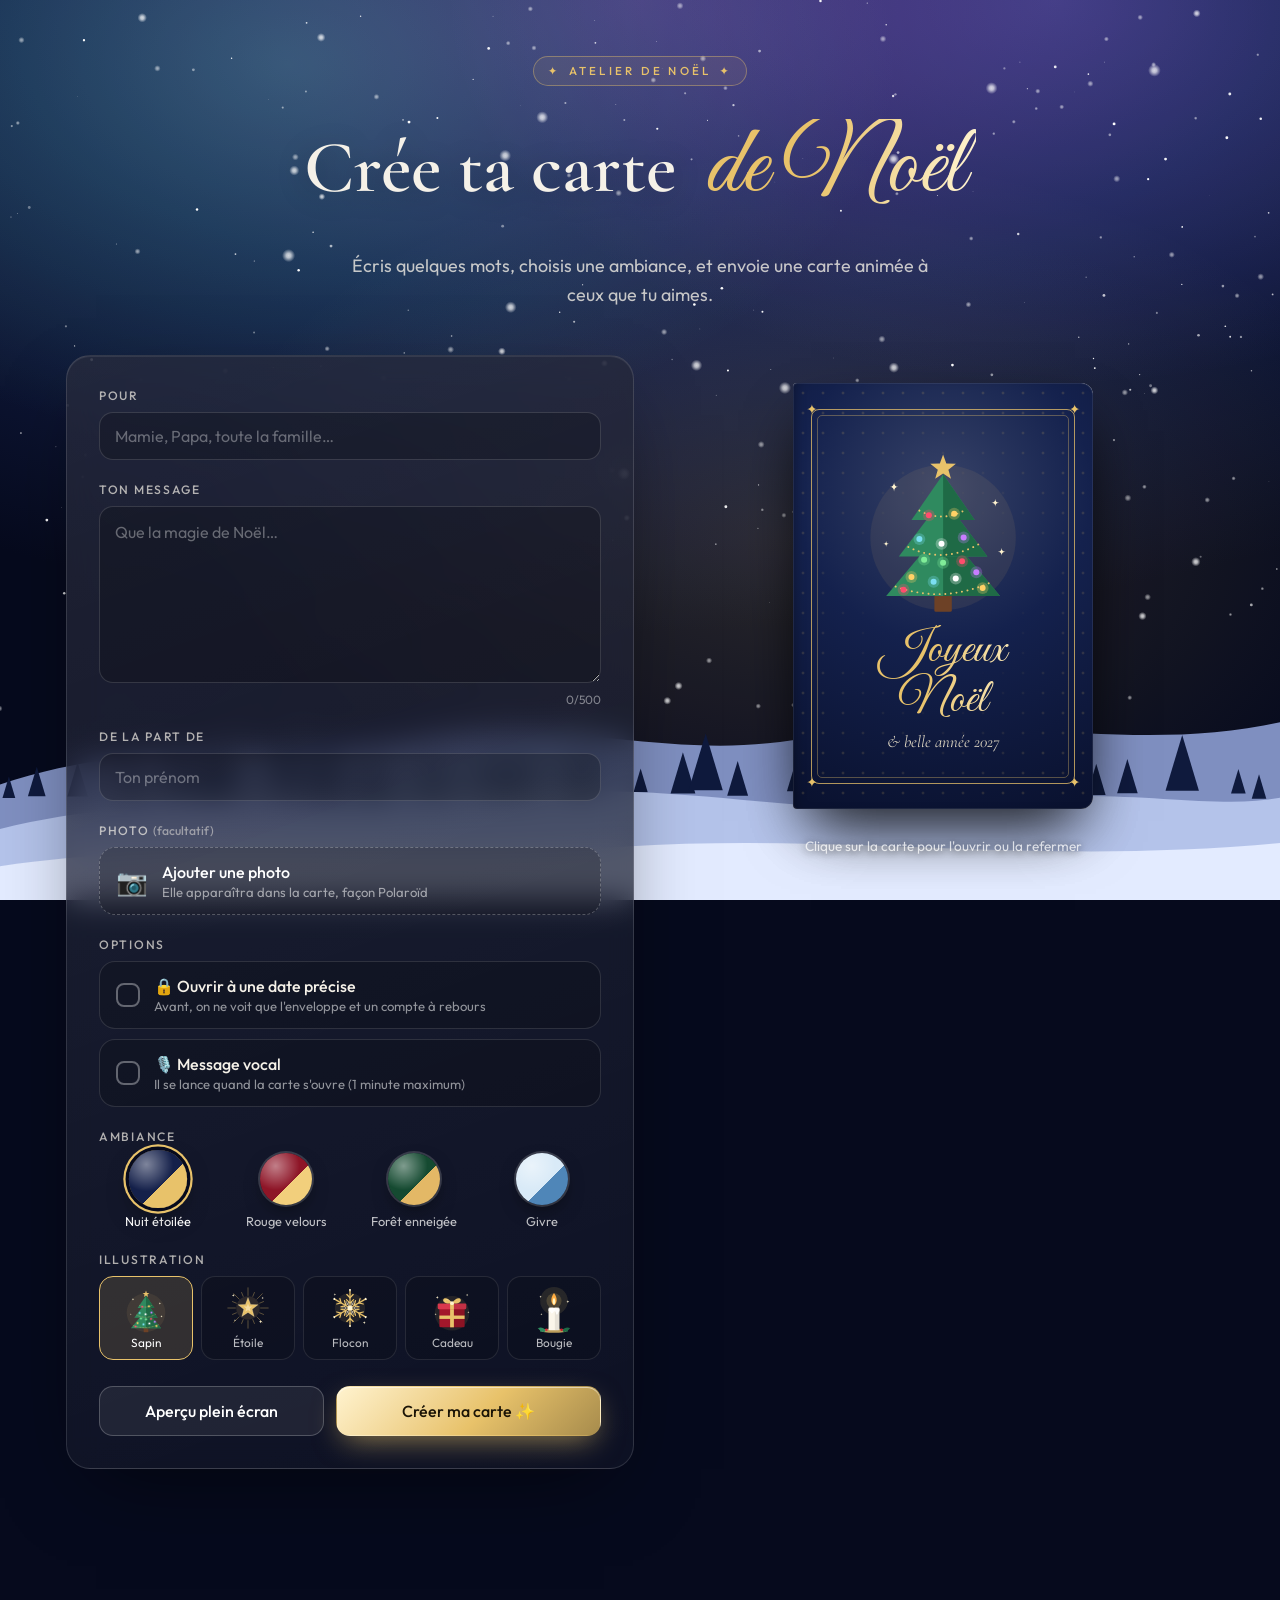
==== commit a5d25db2: "Retire le suivi des cartes pour les expéditeurs Supprime le lien de suivi, la section « Tes cartes e" ====
--- a/index.html
+++ b/index.html
@@ -176,12 +176,6 @@
         <p class="preview-hint">Clique sur la carte pour l'ouvrir ou la refermer</p>
       </div>
     </div>
-
-    <section class="panel sent" id="sent" hidden>
-      <h2>Tes cartes envoyées</h2>
-      <p class="sent-hint">Retrouve ici le suivi de chaque carte : quand elle a été ouverte et les réponses reçues.</p>
-      <ul class="sent-list" id="sent-list"></ul>
-    </section>
   </main>
 
   <!-- ============ LECTURE ============ -->
@@ -248,25 +242,6 @@
     </div>
   </section>
 
-  <!-- ============ SUIVI DE L'EXPÉDITEUR ============ -->
-  <section id="followup" class="followup" hidden>
-    <div class="follow-wrap">
-      <a class="brand" href="./"><span class="brand-star">✦</span> Atelier de Noël <span class="brand-star">✦</span></a>
-      <h1 class="follow-title" id="fu-title">Suivi de ta carte</h1>
-      <p class="follow-sub" id="fu-sub"></p>
-      <div class="fu-stats" id="fu-stats"></div>
-      <div class="panel fu-panel">
-        <h2>Réponses</h2>
-        <ul class="fu-replies" id="fu-replies"></ul>
-      </div>
-      <div class="fu-actions">
-        <button class="btn ghost" type="button" id="fu-refresh">↻ Actualiser</button>
-        <a class="btn ghost" id="fu-open" target="_blank" rel="noopener">Revoir la carte</a>
-        <a class="btn primary" href="./" id="fu-new">Créer une autre carte ✨</a>
-      </div>
-    </div>
-  </section>
-
   <!-- ============ RÉPONSE DU DESTINATAIRE ============ -->
   <div class="modal" id="reply-modal" hidden>
     <form class="modal-card reply-card" id="reply-form" role="dialog" aria-modal="true" aria-labelledby="reply-title" novalidate>
@@ -307,10 +282,6 @@
         <a class="btn ghost sm" id="mail-share">E-mail</a>
         <a class="btn ghost sm" id="open-card" target="_blank" rel="noopener">Voir la carte</a>
       </div>
-      <div class="follow-box" id="follow-box" hidden>
-        <p><b>Ton lien de suivi</b>, rien que pour toi : tu y verras quand la carte est ouverte et les réponses reçues. Il est aussi enregistré en bas de l'atelier.</p>
-        <a class="btn ghost sm" id="follow-link" target="_blank" rel="noopener">Ouvrir mon suivi</a>
-      </div>
     </div>
   </div>
 
--- a/style.css
+++ b/style.css
@@ -868,26 +868,8 @@
 .rec-done { display: grid; gap: 8px; }
 .rec-done audio { width: 100%; height: 40px; }
 
-/* Cartes envoyées */
-.sent { margin-top: clamp(20px, 3vw, 40px); padding: clamp(18px, 3vw, 28px); animation: rise 1s var(--ease-out) both; }
-.sent h2 { font-family: var(--serif); font-size: 1.6rem; margin: 0; }
-.sent-hint { color: rgba(255, 255, 255, .6); margin: 4px 0 14px; font-size: .9rem; }
-.sent-list { list-style: none; margin: 0; padding: 0; display: grid; gap: 8px; }
-.sent-list li {
-  display: flex; align-items: center; justify-content: space-between; gap: 12px; flex-wrap: wrap;
-  padding: 12px 14px; border-radius: 14px; background: rgba(0, 0, 0, .18); border: 1px solid rgba(255, 255, 255, .08);
-}
-.sent-list .who { font-weight: 500; }
-.sent-list .when { color: rgba(255, 255, 255, .55); font-size: .85rem; }
-.sent-list .acts { display: flex; gap: 8px; }
-
-/* Modale : suivi et verrou */
-.follow-box {
-  margin-top: 18px; padding: 14px; border-radius: 14px; text-align: left;
-  background: color-mix(in srgb, var(--accent) 10%, rgba(0, 0, 0, .2));
-  border: 1px solid color-mix(in srgb, var(--accent) 30%, transparent);
-}
-.follow-box p { margin: 0 0 10px !important; font-size: .9rem; }
+
+/* Modale : verrou */
 .lock-note { margin: 12px 0 0 !important; font-size: .9rem; color: var(--accent2) !important; }
 
 /* ============================================================
@@ -939,30 +921,5 @@
 .reactions button[aria-pressed=true] { background: color-mix(in srgb, var(--accent) 22%, transparent); border-color: var(--accent); transform: scale(1.12); }
 .reactions button:focus-visible { outline: 2px solid #fff; outline-offset: 2px; }
 
-/* ============================================================
-   PAGE DE SUIVI
-   ============================================================ */
-.followup { position: relative; z-index: 3; min-height: 100vh; min-height: 100svh; padding: clamp(28px, 6vw, 64px) 16px 160px; }
-.follow-wrap { max-width: 720px; margin: 0 auto; display: grid; gap: 22px; justify-items: center; text-align: center; }
-.follow-wrap .brand { text-decoration: none; }
-.follow-title { margin: 0; font-family: var(--script); font-weight: 400; font-size: clamp(2.6rem, 9vw, 4.2rem); line-height: 1.1; color: var(--accent); }
-.follow-sub { margin: -10px 0 0; color: rgba(255, 255, 255, .7); }
-.fu-stats { display: grid; grid-template-columns: repeat(auto-fit, minmax(150px, 1fr)); gap: 10px; width: 100%; }
-.fu-stat { padding: 16px; border-radius: 16px; background: rgba(0, 0, 0, .25); border: 1px solid rgba(255, 255, 255, .1); }
-.fu-stat b { display: block; font-size: 1.7rem; font-weight: 600; }
-.fu-stat span { color: rgba(255, 255, 255, .65); font-size: .85rem; }
-.fu-panel { width: 100%; padding: 20px; text-align: left; }
-.fu-panel h2 { margin: 0 0 12px; font-family: var(--serif); font-size: 1.5rem; }
-.fu-replies { list-style: none; margin: 0; padding: 0; display: grid; gap: 10px; }
-.fu-replies li {
-  display: grid; grid-template-columns: auto 1fr; gap: 4px 14px; align-items: start;
-  padding: 14px; border-radius: 14px; background: rgba(0, 0, 0, .2); animation: rise .6s var(--ease-out) both;
-}
-.fu-replies .r-emoji { font-size: 2rem; line-height: 1; grid-row: span 2; }
-.fu-replies .r-msg { font-family: var(--serif); font-style: italic; font-size: 1.15rem; white-space: pre-wrap; overflow-wrap: anywhere; }
-.fu-replies .r-meta { color: rgba(255, 255, 255, .55); font-size: .82rem; }
-.fu-empty { color: rgba(255, 255, 255, .6); text-align: center; padding: 18px 0; }
-.fu-actions { display: flex; gap: 10px; flex-wrap: wrap; justify-content: center; }
-.fu-actions .btn { flex: 0 0 auto; }
 .field > .photo-drop { text-transform: none; letter-spacing: 0; font-size: 1rem; color: #fff; font-weight: 400; }
 .photo-empty b { font-weight: 500; }
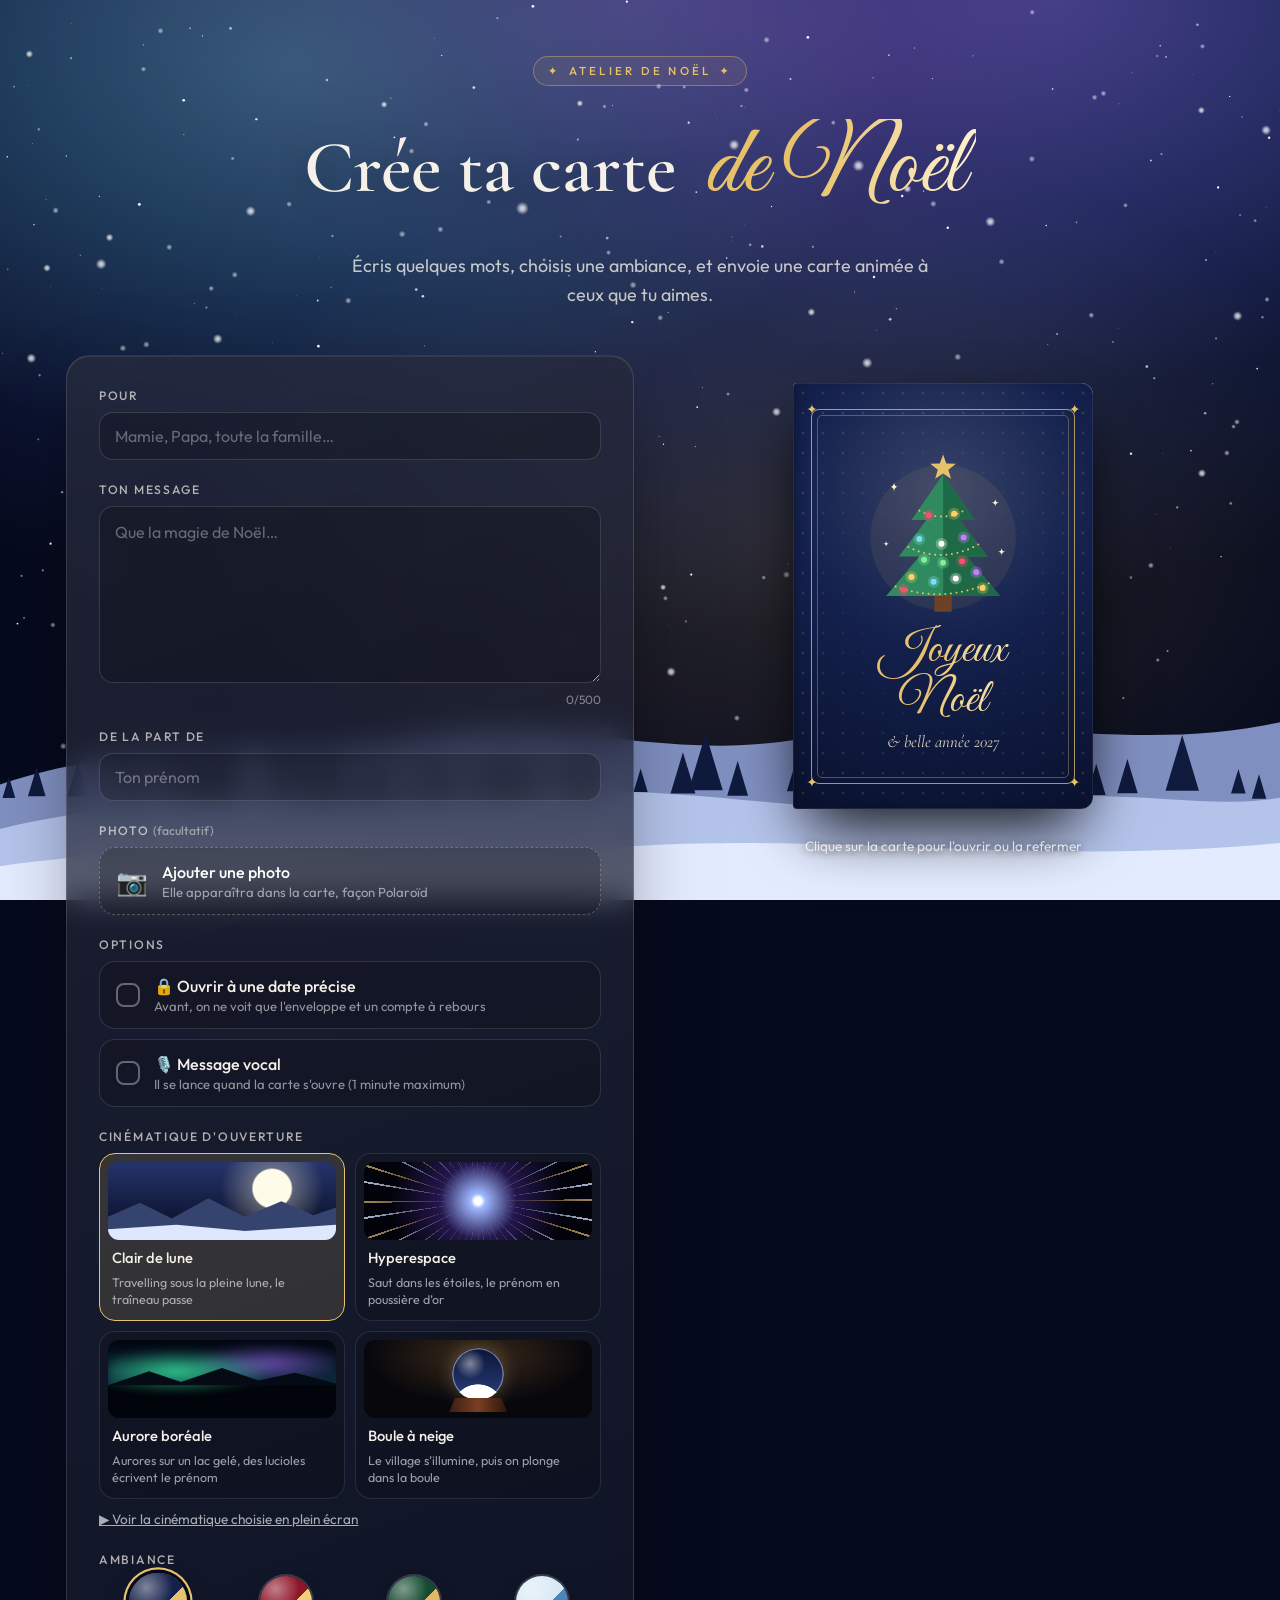
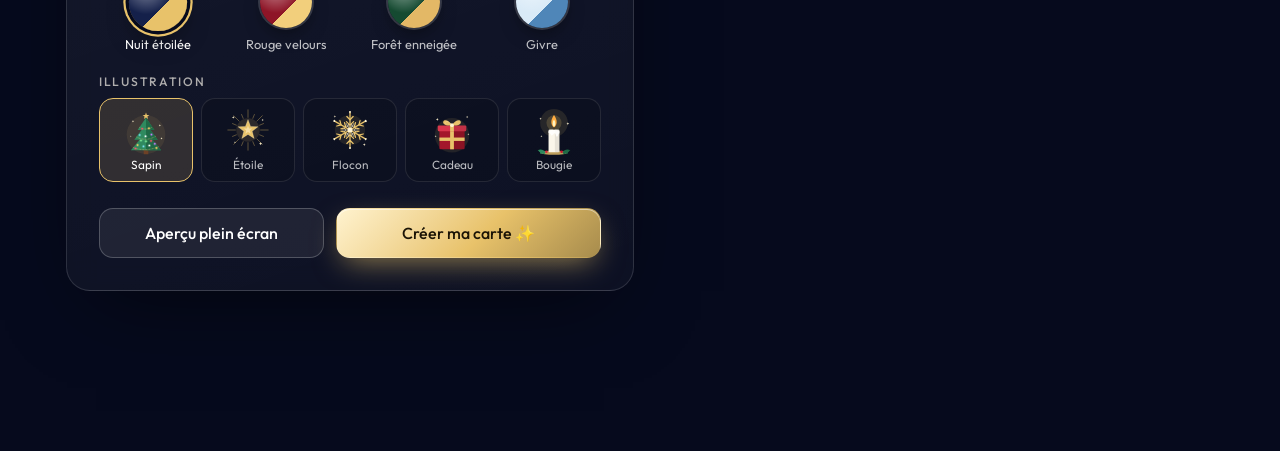
==== commit 99897367: "Trois nouvelles cinématiques au choix Ajoute un moteur de cinématiques en canvas (cinema.js) avec Hy" ====
--- a/index.html
+++ b/index.html
@@ -154,6 +154,12 @@
         </fieldset>
 
         <fieldset class="field">
+          <legend>Cinématique d'ouverture</legend>
+          <div class="cinemas" id="cinemas"></div>
+          <button type="button" class="link-btn" id="cinema-preview">▶ Voir la cinématique choisie en plein écran</button>
+        </fieldset>
+
+        <fieldset class="field">
           <legend>Ambiance</legend>
           <div class="swatches" id="themes"></div>
         </fieldset>
@@ -185,6 +191,7 @@
     <!-- Cinématique d'introduction -->
     <div class="cine" id="cine" hidden>
       <div class="cine-veil"></div>
+      <canvas class="cine-canvas" id="cine-canvas" hidden></canvas>
       <div class="cine-bar top"></div>
       <div class="cine-bar bottom"></div>
       <div class="cine-gate" id="cine-gate">
@@ -288,6 +295,7 @@
   <div class="toast" id="toast" role="status" aria-live="polite"></div>
 
   <script src="config.js"></script>
+  <script src="cinema.js"></script>
   <script src="app.js"></script>
 </body>
 </html>
--- a/style.css
+++ b/style.css
@@ -923,3 +923,59 @@
 
 .field > .photo-drop { text-transform: none; letter-spacing: 0; font-size: 1rem; color: #fff; font-weight: 400; }
 .photo-empty b { font-weight: 500; }
+
+/* ============================================================
+   CINÉMATIQUES : toile de dessin et choix dans l'atelier
+   ============================================================ */
+.cine-canvas {
+  position: absolute; inset: 0; width: 100%; height: 100%; pointer-events: none;
+  opacity: 0; transition: opacity .9s ease;
+}
+.cine-canvas.on { opacity: 1; transition-duration: .4s; }
+
+.cinemas { display: grid; grid-template-columns: repeat(2, minmax(0, 1fr)); gap: 10px; }
+.cinema-opt {
+  position: relative; display: grid; gap: 8px; padding: 8px 8px 11px; cursor: pointer;
+  border-radius: 16px; border: 1px solid rgba(255, 255, 255, .1); background: rgba(0, 0, 0, .16);
+  transition: border-color .2s, background .2s, transform .25s var(--ease-spring);
+}
+.cinema-opt:hover { transform: translateY(-2px); }
+.cinema-opt input { position: absolute; opacity: 0; pointer-events: none; }
+.cinema-opt:has(input:checked) { border-color: var(--accent); background: color-mix(in srgb, var(--accent) 14%, transparent); }
+.cinema-opt:has(input:focus-visible) { outline: 2px solid #fff; outline-offset: 2px; }
+.cinema-opt b { font-weight: 500; font-size: .92rem; padding: 0 4px; }
+.cinema-opt small { color: rgba(255, 255, 255, .6); font-size: .78rem; line-height: 1.35; padding: 0 4px; }
+.cth { position: relative; height: 78px; border-radius: 11px; overflow: hidden; isolation: isolate; }
+.cth::before, .cth::after { content: ""; position: absolute; inset: 0; }
+
+.cth-lune { background: radial-gradient(circle at 72% 34%, #fffbe9 0 11%, rgba(255, 246, 215, .3) 12%, transparent 30%), linear-gradient(#24346b, #070b1f); }
+.cth-lune::before { background: #34446f; clip-path: polygon(0 100%, 0 70%, 14% 52%, 28% 72%, 44% 46%, 60% 70%, 76% 50%, 90% 68%, 100% 58%, 100% 100%); }
+.cth-lune::after { background: #dfe7ff; clip-path: polygon(0 100%, 0 86%, 30% 80%, 60% 88%, 100% 80%, 100% 100%); }
+
+.cth-hyper { background: radial-gradient(circle, #fff 0 3%, #9fb8ff 6%, #23164d 32%, #02030a 72%); }
+.cth-hyper::before {
+  inset: -60%;
+  background: repeating-conic-gradient(from 0deg, transparent 0 9deg, rgba(210, 225, 255, .75) 9deg 10deg, transparent 10deg 17deg, rgba(255, 210, 122, .6) 17deg 18deg);
+  -webkit-mask-image: radial-gradient(circle, transparent 8%, #000 40%); mask-image: radial-gradient(circle, transparent 8%, #000 40%);
+  animation: spin 9s linear infinite;
+}
+
+.cth-aurore { background: linear-gradient(#020510 0, #0b2a3d 58%, #01040a 58%); }
+.cth-aurore::before {
+  background:
+    radial-gradient(60% 40% at 30% 40%, rgba(61, 255, 176, .75), transparent 70%),
+    radial-gradient(50% 35% at 70% 30%, rgba(166, 107, 255, .6), transparent 70%);
+  filter: blur(4px); animation: auroraWave 4s ease-in-out infinite alternate;
+}
+.cth-aurore::after { background: #040b15; clip-path: polygon(0 58%, 18% 40%, 32% 54%, 50% 36%, 66% 52%, 82% 42%, 100% 56%, 100% 58%, 0 58%); }
+@keyframes auroraWave { to { transform: translateX(14%) scaleY(1.2); } }
+
+.cth-globe { background: radial-gradient(70% 90% at 50% 20%, #3b2a1a, #07070c 70%); }
+.cth-globe::before {
+  inset: 8px auto auto 50%; width: 52px; height: 52px; translate: -50% 0; border-radius: 50%;
+  background: radial-gradient(circle at 50% 120%, #fff 0 38%, transparent 39%), radial-gradient(circle at 35% 30%, rgba(255, 255, 255, .45), transparent 30%), linear-gradient(#0b1438, #2a3f78);
+  box-shadow: inset 0 0 0 1.5px rgba(255, 255, 255, .4), 0 0 18px rgba(255, 226, 176, .25);
+  animation: globeShake 3s ease-in-out infinite;
+}
+.cth-globe::after { inset: auto auto 6px 50%; width: 58px; height: 14px; translate: -50% 0; background: linear-gradient(90deg, #3a1d12, #7a3f24, #2c150c); clip-path: polygon(10% 0, 90% 0, 100% 100%, 0 100%); }
+@keyframes globeShake { 0%, 60%, 100% { transform: rotate(0); } 66% { transform: rotate(-9deg); } 74% { transform: rotate(8deg); } 82% { transform: rotate(-5deg); } 90% { transform: rotate(3deg); } }
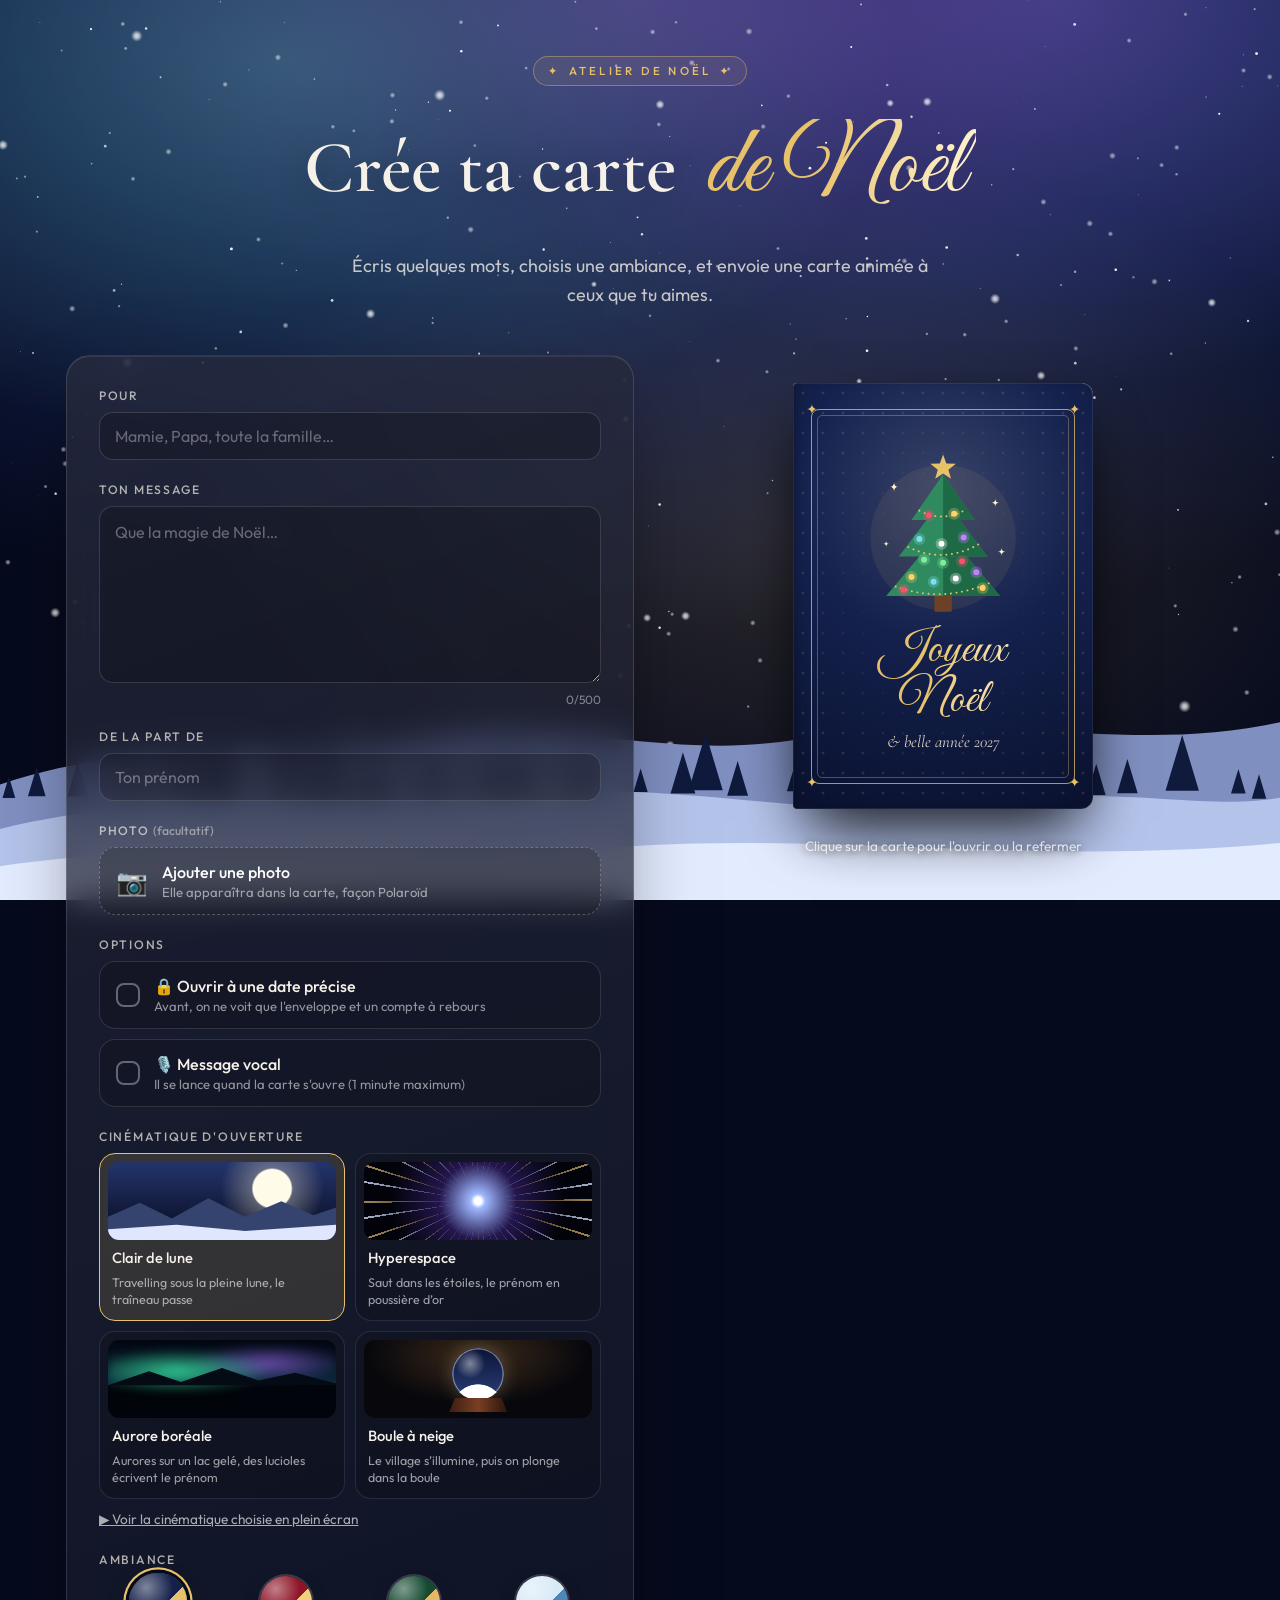
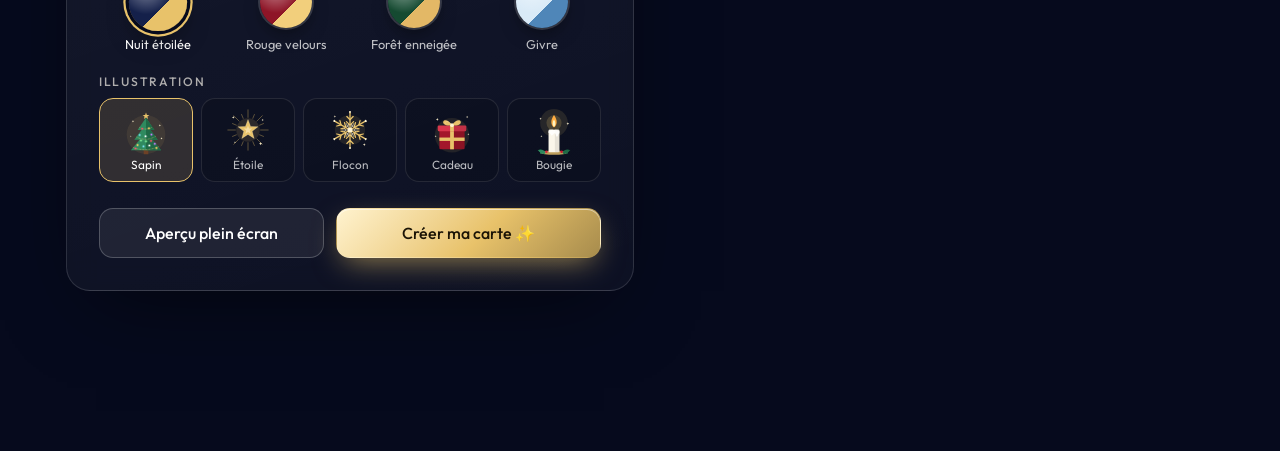
==== commit e32307f4: "La réponse du destinataire s'envoie par WhatsApp, SMS ou partage Après avoir écrit sa réponse, le de" ====
--- a/index.html
+++ b/index.html
@@ -260,13 +260,20 @@
         <div class="reactions" id="reactions" role="group" aria-label="Réaction"></div>
         <textarea id="reply-msg" maxlength="300" rows="3" placeholder="Merci, c'est trop mignon…"></textarea>
         <input type="text" id="reply-author" maxlength="40" placeholder="Ton prénom" aria-label="Ton prénom">
-        <button class="btn primary" type="submit" id="reply-send">Envoyer ma réponse</button>
+        <button class="btn primary" type="submit" id="reply-send">Continuer</button>
       </div>
       <div id="reply-done" hidden>
         <div class="modal-icon">✨</div>
-        <h2 id="reply-done-title">Réponse envoyée !</h2>
-        <p>Ton petit mot est bien arrivé.</p>
-        <button class="btn ghost" type="button" id="reply-ok">Fermer</button>
+        <h2 id="reply-done-title">Envoie ta réponse</h2>
+        <p id="reply-done-text">Choisis comment la faire parvenir :</p>
+        <blockquote class="reply-preview" id="reply-preview"></blockquote>
+        <div class="reply-share">
+          <button class="btn primary" type="button" id="reply-native" hidden>📤 Partager…</button>
+          <a class="btn primary" id="reply-wa" target="_blank" rel="noopener">WhatsApp</a>
+          <a class="btn ghost" id="reply-sms">SMS</a>
+          <button class="btn ghost" type="button" id="reply-copy">Copier le texte</button>
+        </div>
+        <button class="link-btn reply-back" type="button" id="reply-edit">← Modifier ma réponse</button>
       </div>
     </form>
   </div>
--- a/style.css
+++ b/style.css
@@ -979,3 +979,13 @@
 }
 .cth-globe::after { inset: auto auto 6px 50%; width: 58px; height: 14px; translate: -50% 0; background: linear-gradient(90deg, #3a1d12, #7a3f24, #2c150c); clip-path: polygon(10% 0, 90% 0, 100% 100%, 0 100%); }
 @keyframes globeShake { 0%, 60%, 100% { transform: rotate(0); } 66% { transform: rotate(-9deg); } 74% { transform: rotate(8deg); } 82% { transform: rotate(-5deg); } 90% { transform: rotate(3deg); } }
+
+/* Envoi de la réponse par message */
+.reply-preview {
+  margin: 0 0 16px; padding: 12px 14px; border-radius: 12px; text-align: left;
+  background: rgba(0, 0, 0, .25); border-left: 3px solid var(--accent);
+  font-family: var(--serif); font-style: italic; font-size: 1.05rem; white-space: pre-wrap; overflow-wrap: anywhere;
+}
+.reply-share { display: grid; gap: 8px; }
+.reply-card .reply-share .btn { width: 100%; margin: 0; flex: none; }
+.reply-back { justify-self: center; margin-top: 14px; display: block; margin-inline: auto; }
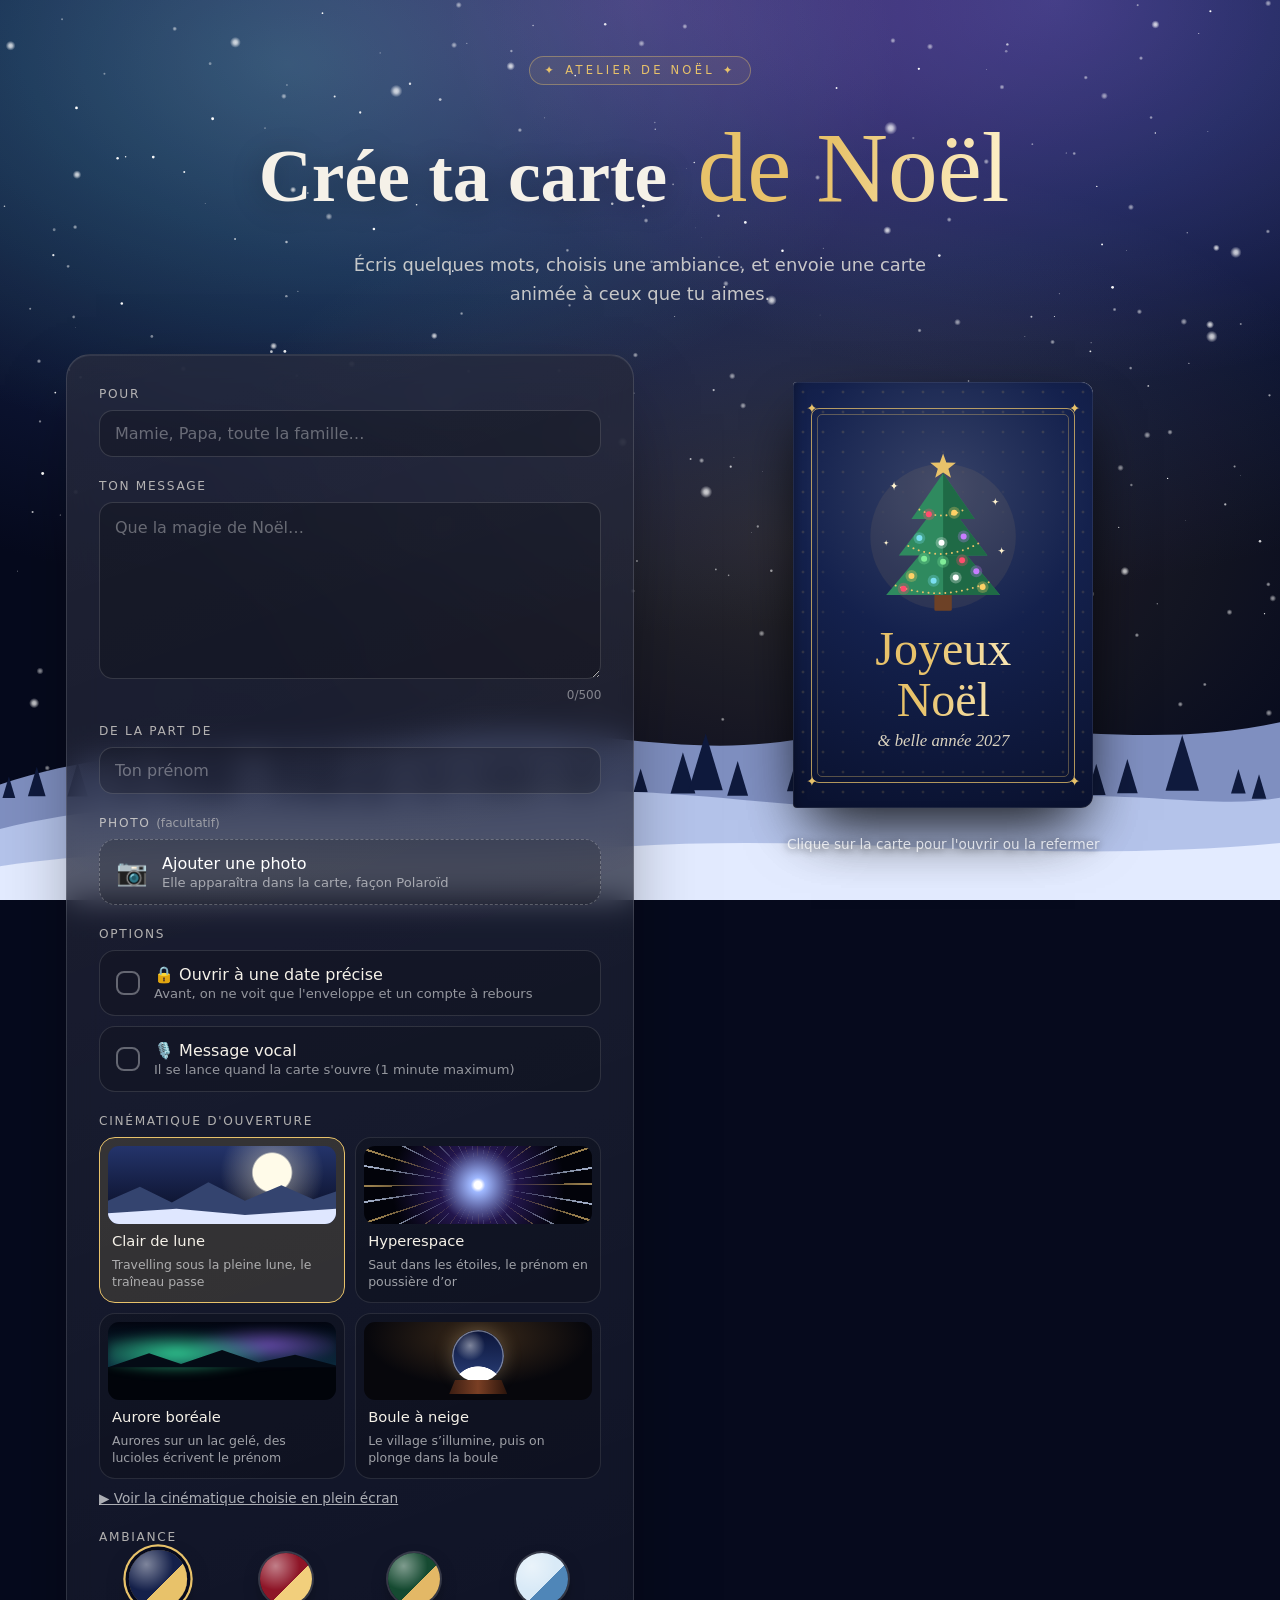
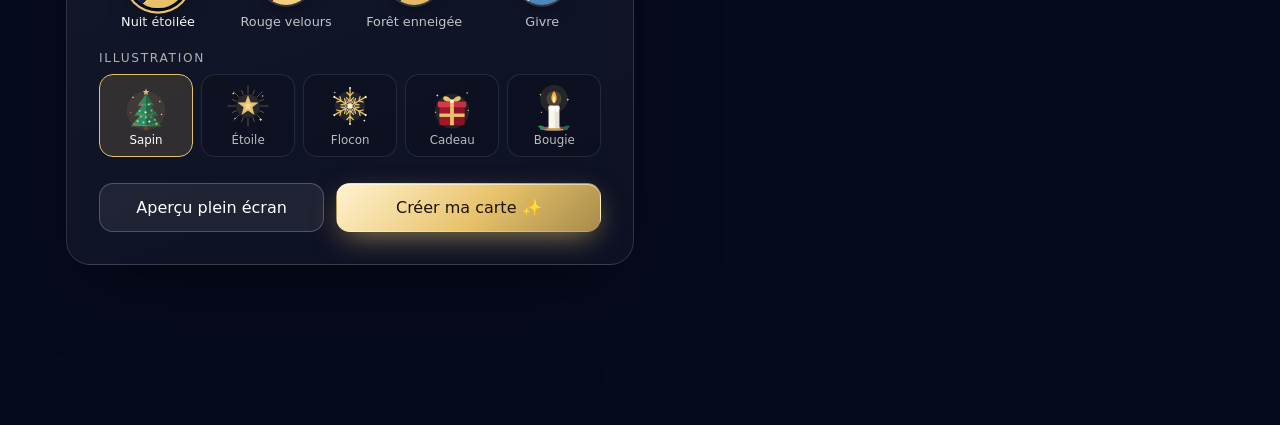
==== commit d3828b8a: "Audit de sécurité : limites anti-abus et politique de sécurité du contenu - Base : 60 cartes / 10 mi" ====
--- a/index.html
+++ b/index.html
@@ -2,6 +2,7 @@
 <html lang="fr">
 <head>
   <meta charset="utf-8">
+  <meta http-equiv="Content-Security-Policy" content="default-src 'self'; script-src 'self'; style-src 'self' 'unsafe-inline' https://fonts.googleapis.com; font-src https://fonts.gstatic.com; img-src 'self' data: blob: https://lwmdooxsaqhhinvpxjqb.supabase.co; media-src 'self' blob: https://lwmdooxsaqhhinvpxjqb.supabase.co; connect-src https://lwmdooxsaqhhinvpxjqb.supabase.co; object-src 'none'; base-uri 'self'; form-action 'self'">
   <meta name="viewport" content="width=device-width, initial-scale=1, viewport-fit=cover">
   <title>Carte de Noël</title>
   <meta name="description" content="Crée et envoie une carte de vœux de Noël animée et personnalisée à tes proches.">
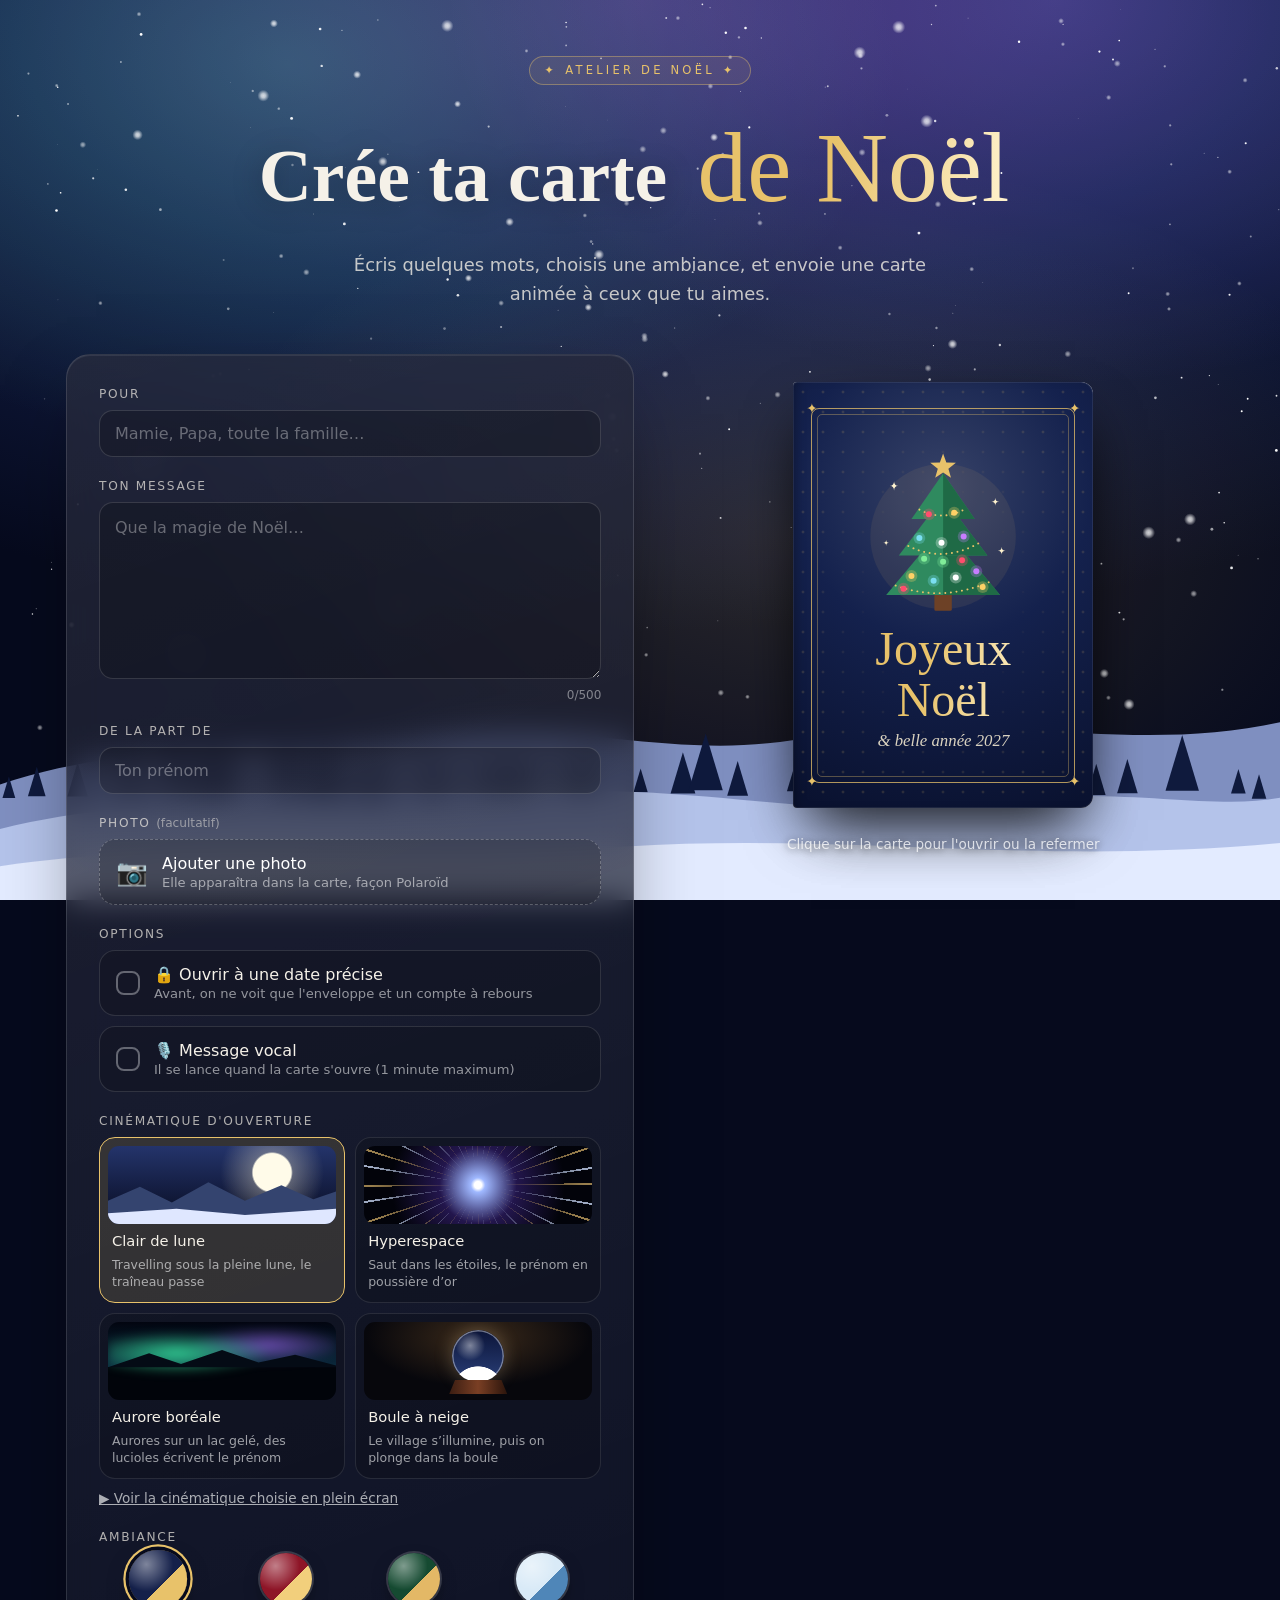
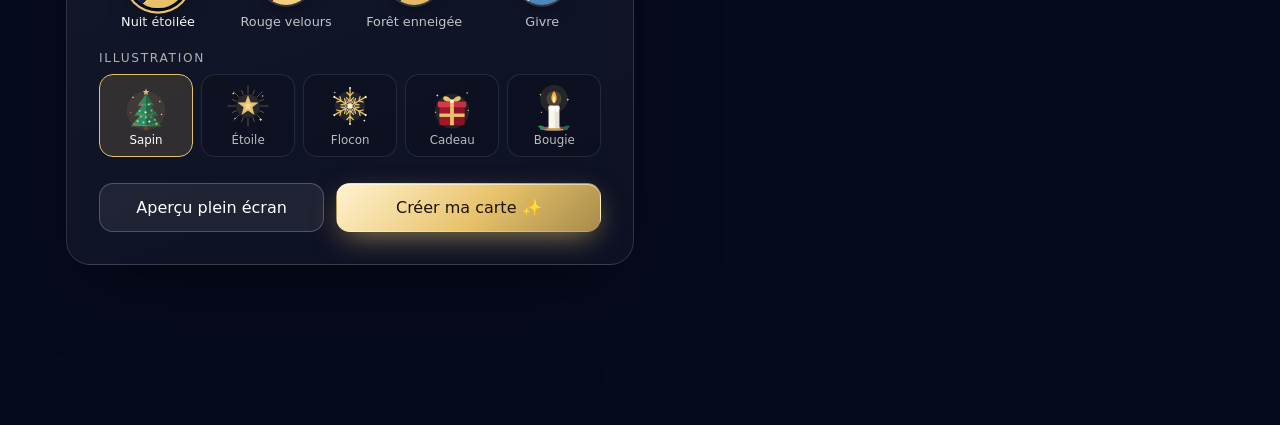
==== commit db3408bf: "Musique jouée une seule fois et carte-réponse animée - La boîte à musique se termine sur un accord f" ====
--- a/index.html
+++ b/index.html
@@ -266,8 +266,9 @@
       <div id="reply-done" hidden>
         <div class="modal-icon">✨</div>
         <h2 id="reply-done-title">Envoie ta réponse</h2>
-        <p id="reply-done-text">Choisis comment la faire parvenir :</p>
+        <p id="reply-done-text">Ta réponse devient une petite carte animée ✨ Envoie-lui le lien :</p>
         <blockquote class="reply-preview" id="reply-preview"></blockquote>
+        <a class="link-btn reply-peek" id="reply-peek" target="_blank" rel="noopener">👀 Voir ce qu'il va recevoir</a>
         <div class="reply-share">
           <button class="btn primary" type="button" id="reply-native" hidden>📤 Partager…</button>
           <a class="btn primary" id="reply-wa" target="_blank" rel="noopener">WhatsApp</a>
@@ -278,6 +279,34 @@
       </div>
     </form>
   </div>
+
+  <!-- ============ CARTE-RÉPONSE ============ -->
+  <section id="replyview" class="replyview" hidden>
+    <div class="rv-gate" id="rv-gate">
+      <div class="rv-icon" aria-hidden="true">💌</div>
+      <p class="rv-title" id="rv-title">Tu as reçu une réponse</p>
+      <button class="btn primary gate-btn" id="rv-open" type="button">Lire la réponse ✨</button>
+    </div>
+    <div class="rv-stage" id="rv-stage" hidden>
+      <div class="rv-card" id="rv-card">
+        <div class="rv-face rv-back">
+          <div class="rv-seal" aria-hidden="true">✦</div>
+          <p class="rv-back-txt">Une réponse pour toi</p>
+        </div>
+        <div class="rv-face rv-front">
+          <div class="rv-emoji" id="rv-emoji" aria-hidden="true"></div>
+          <p class="rv-greet" id="rv-greet"></p>
+          <div class="rv-msg-wrap"><p class="rv-msg" id="rv-msg"></p></div>
+          <p class="rv-sign" id="rv-sign"></p>
+        </div>
+      </div>
+      <div class="rv-actions" id="rv-actions">
+        <button class="btn ghost sm" id="rv-replay" type="button">↺ Revoir</button>
+        <a class="btn primary sm" href="./" id="rv-make">Créer ma carte ✨</a>
+      </div>
+    </div>
+    <div class="rv-rain" id="rv-rain" aria-hidden="true"></div>
+  </section>
 
   <!-- ============ PARTAGE ============ -->
   <div class="modal" id="modal" hidden>
--- a/style.css
+++ b/style.css
@@ -989,3 +989,64 @@
 .reply-share { display: grid; gap: 8px; }
 .reply-card .reply-share .btn { width: 100%; margin: 0; flex: none; }
 .reply-back { justify-self: center; margin-top: 14px; display: block; margin-inline: auto; }
+
+/* ============================================================
+   CARTE-RÉPONSE ANIMÉE
+   ============================================================ */
+.reply-peek { display: block; margin: -6px auto 16px; text-align: center; }
+.replyview { position: relative; z-index: 3; min-height: 100vh; min-height: 100svh; display: grid; place-items: center; padding: 16px; overflow: hidden; }
+.rv-gate { display: grid; justify-items: center; gap: 22px; text-align: center; animation: rise 1s var(--ease-out) both; }
+.rv-gate[hidden] { display: none; }
+.rv-icon { font-size: 5rem; animation: float 4s ease-in-out infinite; filter: drop-shadow(0 0 30px color-mix(in srgb, var(--accent) 60%, transparent)); }
+.rv-title {
+  margin: 0; font-family: var(--script); font-size: clamp(2.6rem, 10vw, 4.4rem); line-height: 1.1; padding: 0 .2em .1em; max-width: 92vw;
+  background: linear-gradient(100deg, var(--accent) 20%, var(--accent2) 45%, var(--accent) 60%); background-size: 220% 100%;
+  -webkit-background-clip: text; background-clip: text; color: transparent; animation: shimmer 5s linear infinite;
+}
+.rv-stage { display: grid; justify-items: center; gap: 26px; perspective: 1600px; }
+.rv-card {
+  --w: min(360px, 84vw, calc((100svh - 160px) * .72));
+  position: relative; width: var(--w); aspect-ratio: .72; transform-style: preserve-3d;
+  transform: translateY(70vh) rotateY(180deg) rotateZ(-10deg) scale(.6);
+  transition: transform 1.1s cubic-bezier(.2, .9, .25, 1.05);
+}
+.rv-card.in { transform: translateY(0) rotateY(180deg) rotateZ(-3deg) scale(1); }
+.rv-card.flip { transform: rotateY(0) rotateZ(0) scale(1); transition-duration: 1.2s; transition-timing-function: cubic-bezier(.6, 0, .2, 1); }
+.rv-face { position: absolute; inset: 0; border-radius: 14px; -webkit-backface-visibility: hidden; backface-visibility: hidden; overflow: hidden; }
+.rv-back {
+  transform: rotateY(180deg); display: grid; place-content: center; justify-items: center; gap: 18px;
+  background: radial-gradient(110% 80% at 50% 25%, color-mix(in srgb, var(--cover) 85%, #fff), var(--cover) 45%, var(--cover2));
+  box-shadow: 0 30px 60px -18px rgba(0, 0, 0, .65), inset 0 0 0 1px rgba(255, 255, 255, .1);
+}
+.rv-back::before { content: ""; position: absolute; inset: 6%; border: 1.5px solid color-mix(in srgb, var(--accent) 70%, transparent); border-radius: 8px; }
+.rv-seal {
+  width: 92px; height: 92px; border-radius: 50%; display: grid; place-items: center; font-size: 2.2rem; color: #ffd9de;
+  background: radial-gradient(circle at 35% 30%, var(--seal2), var(--seal) 60%, color-mix(in srgb, var(--seal) 65%, #000));
+  box-shadow: 0 6px 14px rgba(0, 0, 0, .4), inset 0 0 0 6px color-mix(in srgb, var(--seal) 80%, #000);
+}
+.rv-back-txt { margin: 0; font-family: var(--script); font-size: calc(var(--w) * .11); color: var(--accent); }
+.rv-front {
+  display: flex; flex-direction: column; padding: 18% 9% 9%; color: var(--ink); overflow: visible;
+  background: radial-gradient(120% 70% at 50% 0%, #fff, var(--paper) 65%), var(--paper);
+  box-shadow: 0 30px 60px -18px rgba(0, 0, 0, .6), inset 0 0 0 1px rgba(0, 0, 0, .05);
+}
+.rv-front::before { content: ""; position: absolute; inset: 5%; border: 1px solid color-mix(in srgb, var(--accent) 55%, transparent); border-radius: 6px; pointer-events: none; }
+.rv-emoji {
+  position: absolute; left: 50%; top: 0; width: calc(var(--w) * .3); aspect-ratio: 1; translate: -50% -50%;
+  display: grid; place-items: center; font-size: calc(var(--w) * .16); border-radius: 50%;
+  background: radial-gradient(circle at 35% 30%, #fffaf0, var(--paper)); box-shadow: 0 0 0 4px var(--accent), 0 12px 30px -6px rgba(0, 0, 0, .5);
+  transform: scale(0); z-index: 2;
+}
+.rv-card.flip .rv-emoji { animation: emojiPop .8s .9s cubic-bezier(.3, 1.8, .5, 1) forwards; }
+@keyframes emojiPop { to { transform: scale(1); } }
+.rv-greet { font-family: var(--script); font-size: calc(var(--w) * .11); margin: 0 0 .25em; }
+.rv-msg-wrap { flex: 1; min-height: 0; overflow: hidden; }
+.rv-msg { margin: 0; font-family: var(--serif); font-style: italic; font-weight: 500; font-size: calc(var(--w) * .065); line-height: 1.5; white-space: pre-wrap; overflow-wrap: anywhere; }
+.rv-sign { margin: .3em 0 0; text-align: right; font-family: var(--script); font-size: calc(var(--w) * .1); opacity: 0; transform: translateY(8px); transition: opacity .8s, transform .8s; }
+.rv-sign.show { opacity: 1; transform: none; }
+.rv-actions { display: flex; gap: 10px; flex-wrap: wrap; justify-content: center; opacity: 0; transform: translateY(16px); transition: opacity .7s, transform .7s; pointer-events: none; }
+.rv-actions.show { opacity: 1; transform: none; pointer-events: auto; }
+.rv-actions .btn.ghost { background: rgba(0, 0, 0, .3); }
+.rv-rain { position: fixed; inset: 0; pointer-events: none; z-index: 55; overflow: hidden; }
+.rv-rain span { position: absolute; top: -12vh; animation: rvFall linear forwards; }
+@keyframes rvFall { to { transform: translateY(125vh) rotate(var(--rot, 360deg)); } }
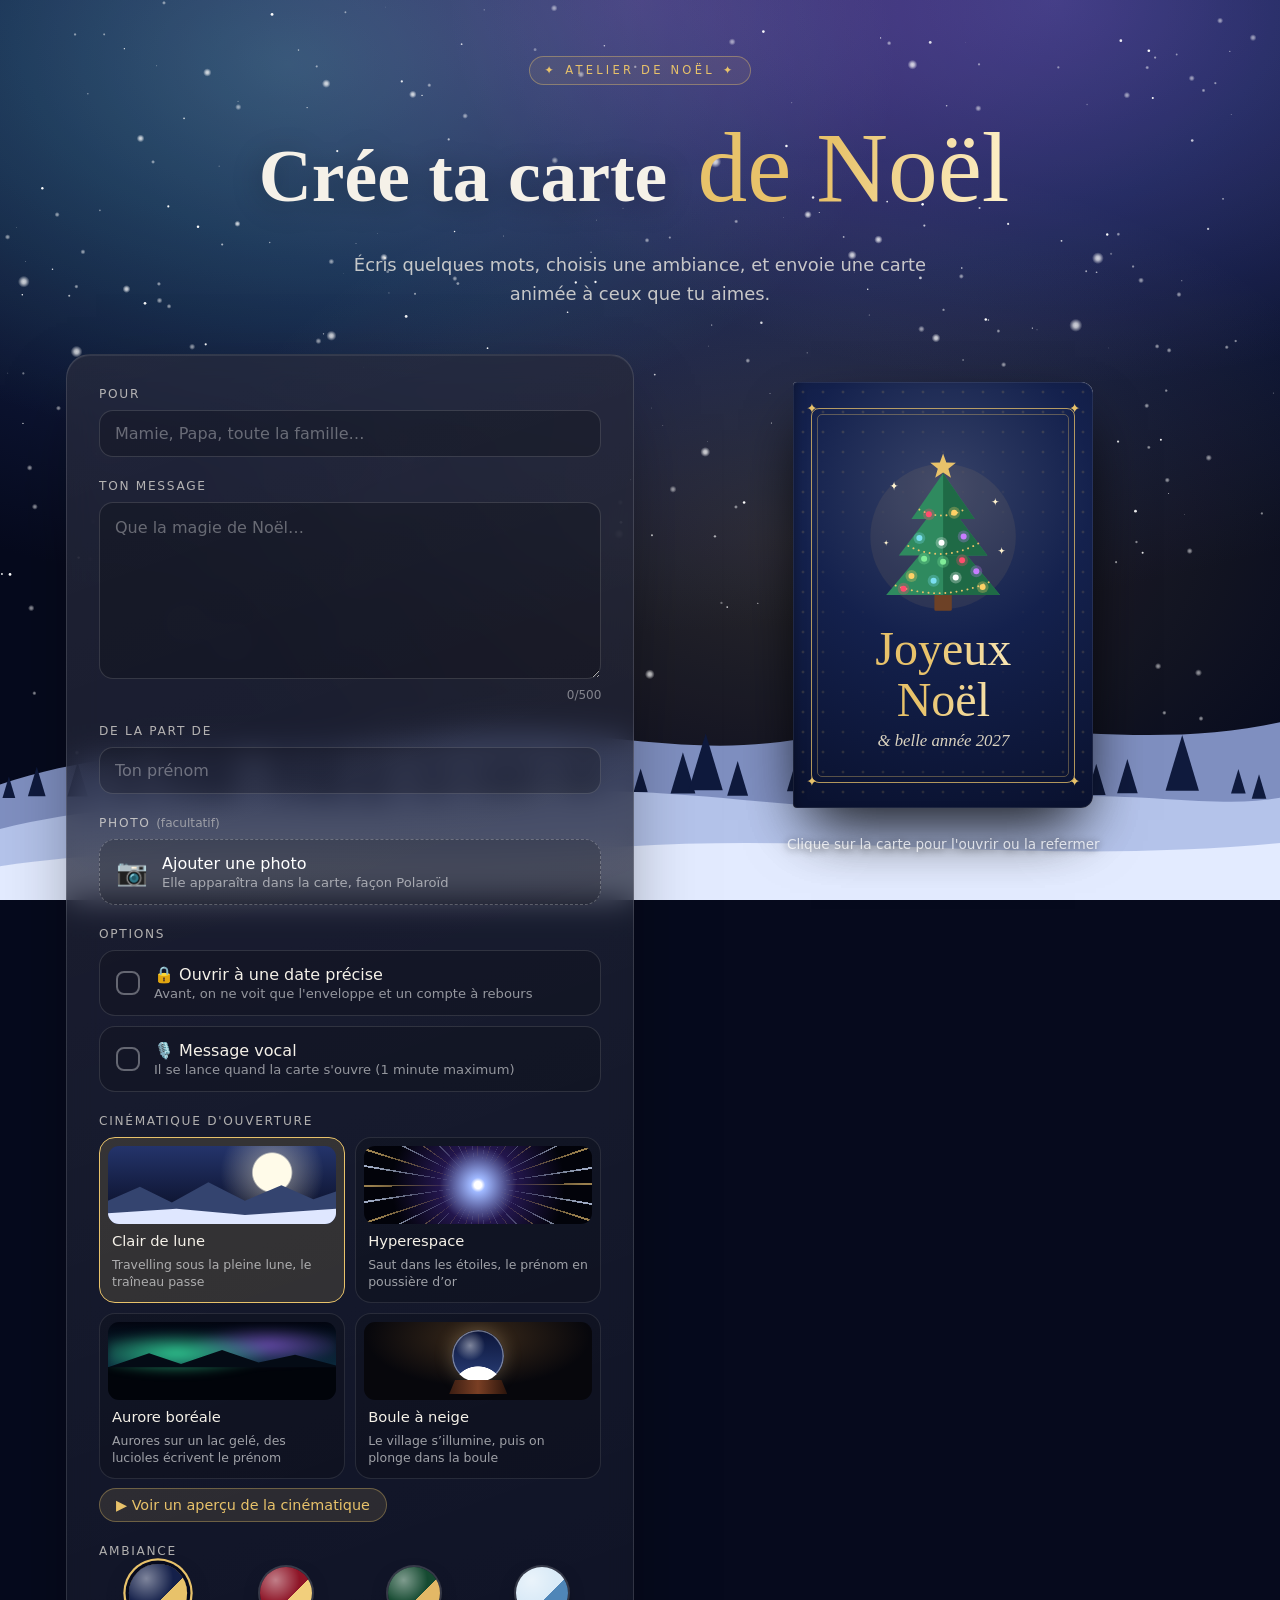
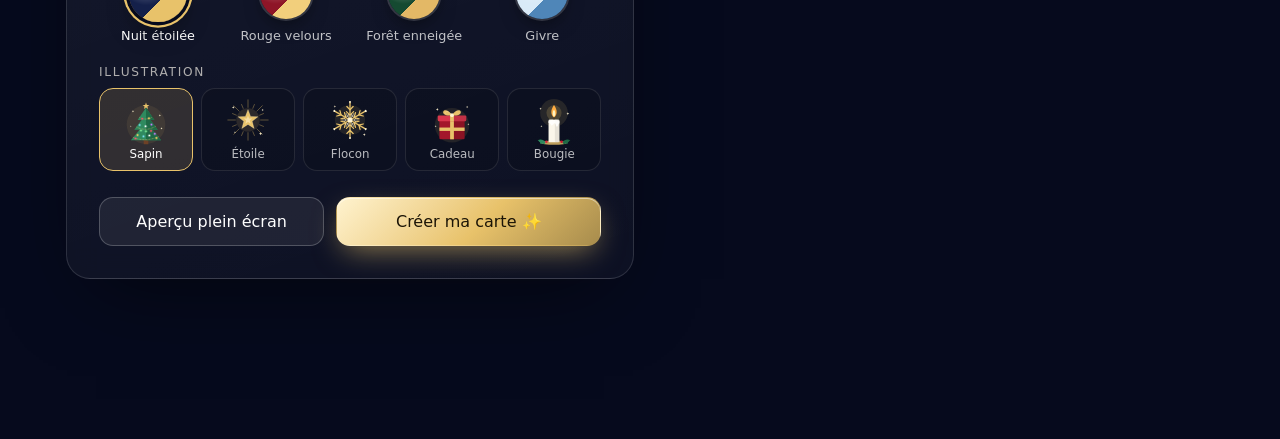
==== commit 662040e6: "Musique relancée sur « Rejouer » et vrai aperçu des cinématiques - « Rejouer » relance la musique un" ====
--- a/index.html
+++ b/index.html
@@ -157,7 +157,7 @@
         <fieldset class="field">
           <legend>Cinématique d'ouverture</legend>
           <div class="cinemas" id="cinemas"></div>
-          <button type="button" class="link-btn" id="cinema-preview">▶ Voir la cinématique choisie en plein écran</button>
+          <button type="button" class="chip cinema-play" id="cinema-preview">▶ Voir un aperçu de la cinématique</button>
         </fieldset>
 
         <fieldset class="field">
@@ -212,6 +212,16 @@
       <div class="cine-text cine-t2" id="cine-t2"><span class="kicker" id="cine-kicker"></span><span class="big" id="cine-big"></span></div>
       <div class="cine-flash"></div>
       <button class="cine-skip" id="cine-skip" type="button">Passer ⏭</button>
+    </div>
+
+    <!-- Fin de l'aperçu d'une cinématique (depuis l'atelier) -->
+    <div class="cine-end" id="cine-end" hidden>
+      <p class="cine-end-title">Fin de l'aperçu</p>
+      <p class="cine-end-text">Ensuite, ton destinataire ouvrira l'enveloppe et découvrira ta carte.</p>
+      <div class="cine-end-actions">
+        <button class="btn ghost" id="cine-again" type="button">↺ Revoir</button>
+        <button class="btn primary" id="cine-back" type="button">Retour à l'atelier</button>
+      </div>
     </div>
 
     <div class="stage" id="stage">
--- a/style.css
+++ b/style.css
@@ -1050,3 +1050,17 @@
 .rv-rain { position: fixed; inset: 0; pointer-events: none; z-index: 55; overflow: hidden; }
 .rv-rain span { position: absolute; top: -12vh; animation: rvFall linear forwards; }
 @keyframes rvFall { to { transform: translateY(125vh) rotate(var(--rot, 360deg)); } }
+
+/* Aperçu d'une cinématique depuis l'atelier */
+.cinema-play { justify-self: start; font-size: .9rem; padding: 8px 16px; }
+.cine-end {
+  position: fixed; left: 50%; top: 50%; translate: -50% -50%; z-index: 35;
+  width: min(440px, calc(100% - 32px)); padding: 28px 24px; text-align: center; border-radius: 24px;
+  background: linear-gradient(160deg, color-mix(in srgb, var(--bg2) 85%, #fff 6%), var(--bg1));
+  border: 1px solid rgba(255, 255, 255, .14); box-shadow: 0 40px 100px -20px rgba(0, 0, 0, .7);
+  animation: pop .5s var(--ease-spring);
+}
+.cine-end-title { margin: 0; font-family: var(--script); font-size: 2.8rem; color: var(--accent); line-height: 1.1; }
+.cine-end-text { margin: 8px 0 20px; color: rgba(255, 255, 255, .75); line-height: 1.5; }
+.cine-end-actions { display: flex; gap: 10px; flex-wrap: wrap; justify-content: center; }
+.cine-end-actions .btn { flex: 1 1 150px; }
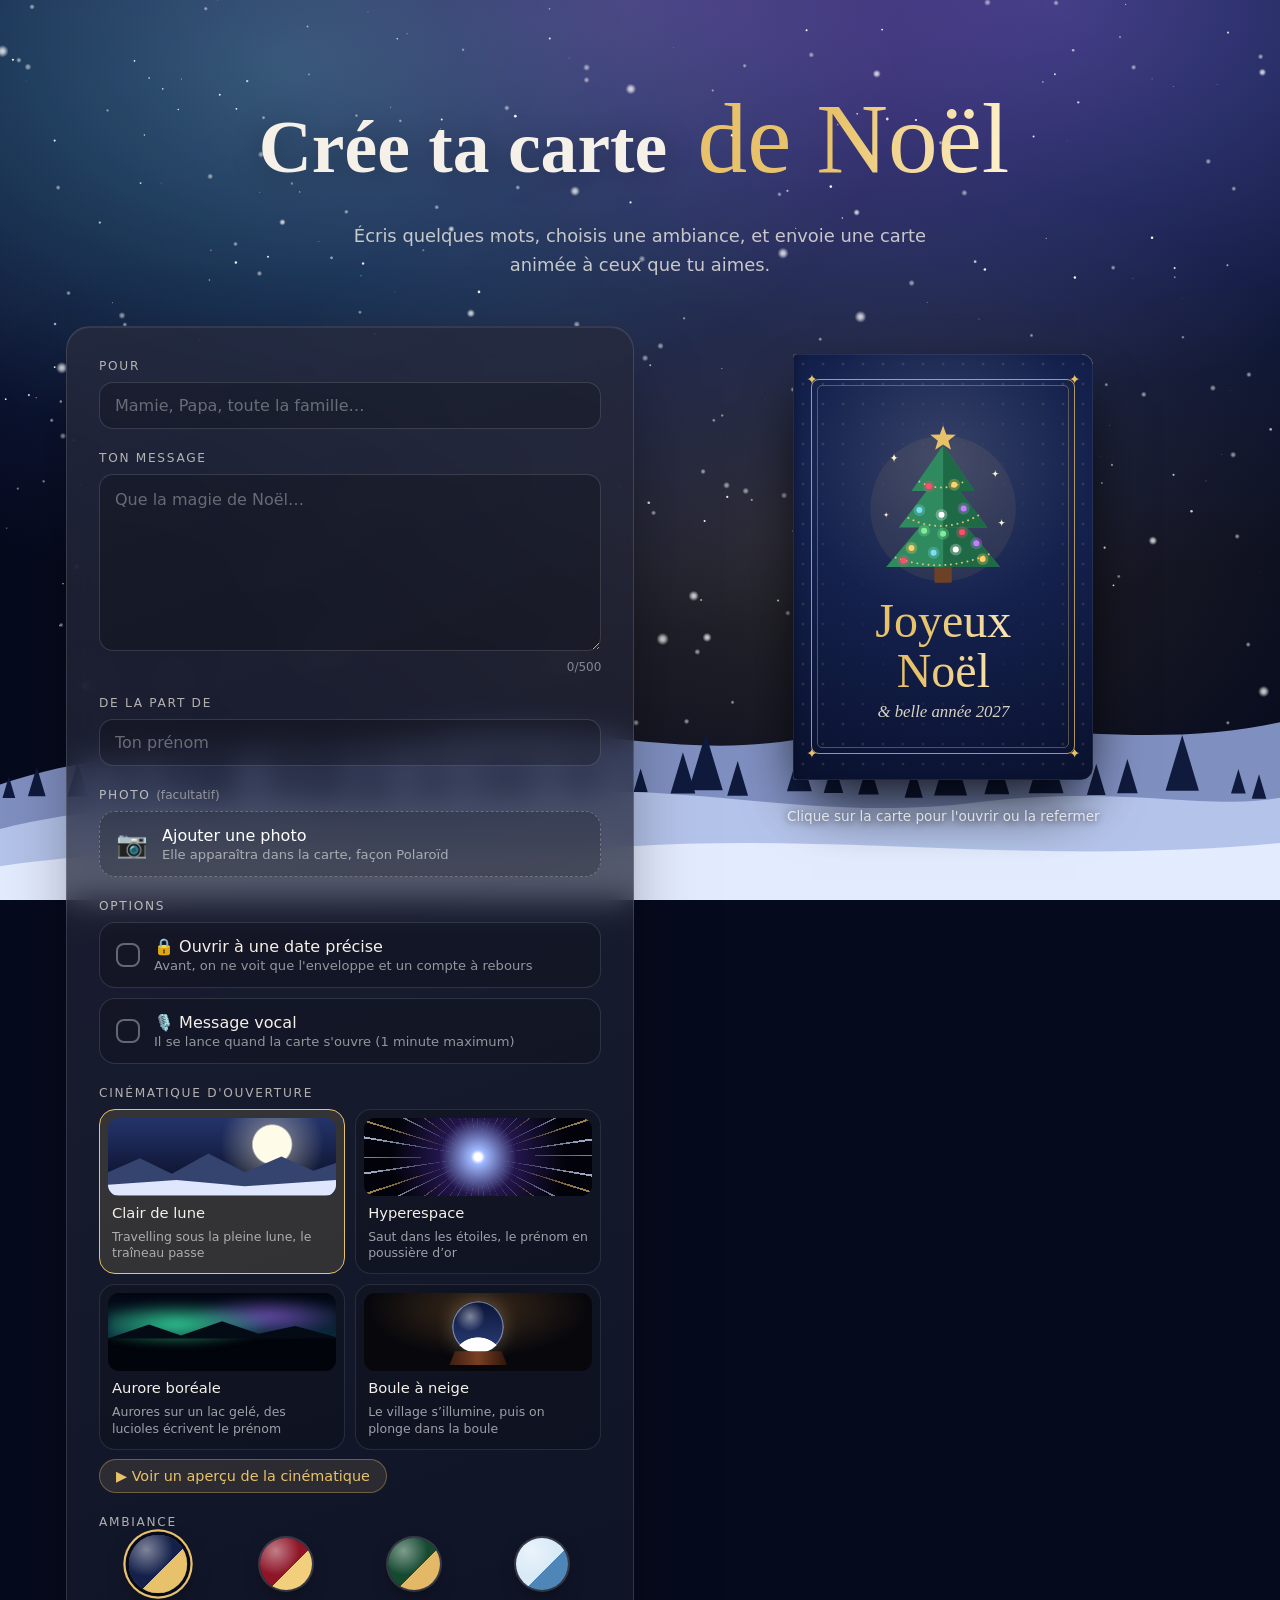
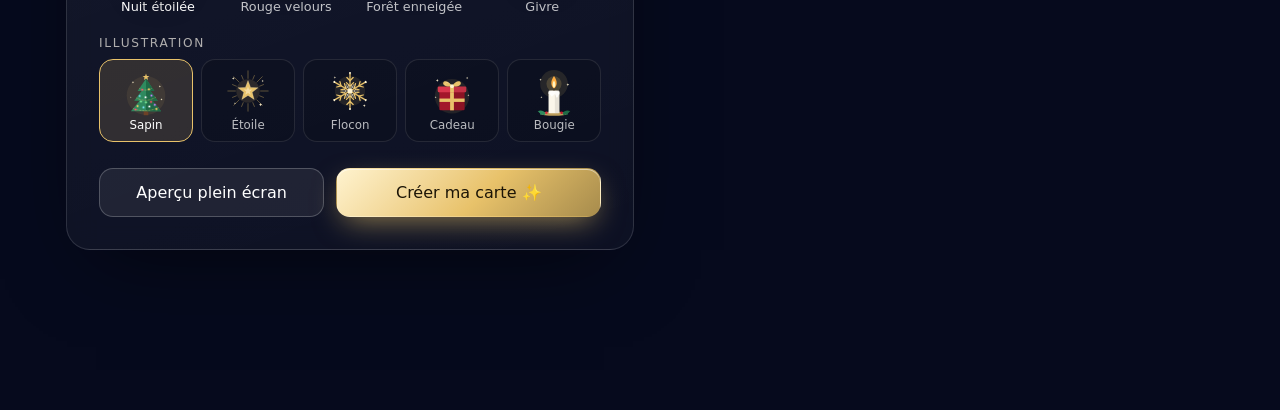
==== commit e853a5f2: "Retire la mention « Atelier de Noël » du site Co-Authored-By: Claude Opus 5.5 <noreply@anthropic.com" ====
--- a/index.html
+++ b/index.html
@@ -7,7 +7,7 @@
   <title>Carte de Noël</title>
   <meta name="description" content="Crée et envoie une carte de vœux de Noël animée et personnalisée à tes proches.">
   <meta property="og:type" content="website">
-  <meta property="og:site_name" content="Atelier de Noël">
+  <meta property="og:site_name" content="Carte de Noël">
   <meta property="og:locale" content="fr_FR">
   <meta property="og:title" content="Une carte de Noël t'attend 🎄">
   <meta property="og:description" content="Quelqu'un a pensé à toi. Ouvre l'enveloppe pour découvrir ton message…">
@@ -77,7 +77,6 @@
   <!-- ============ CRÉATION ============ -->
   <main id="creator" class="creator" hidden>
     <header class="hero">
-      <div class="brand"><span class="brand-star">✦</span> Atelier de Noël <span class="brand-star">✦</span></div>
       <h1><span class="h-serif">Crée ta carte</span> <span class="h-script">de Noël</span></h1>
       <p class="lead">Écris quelques mots, choisis une ambiance, et envoie une carte animée à ceux que tu aimes.</p>
     </header>
